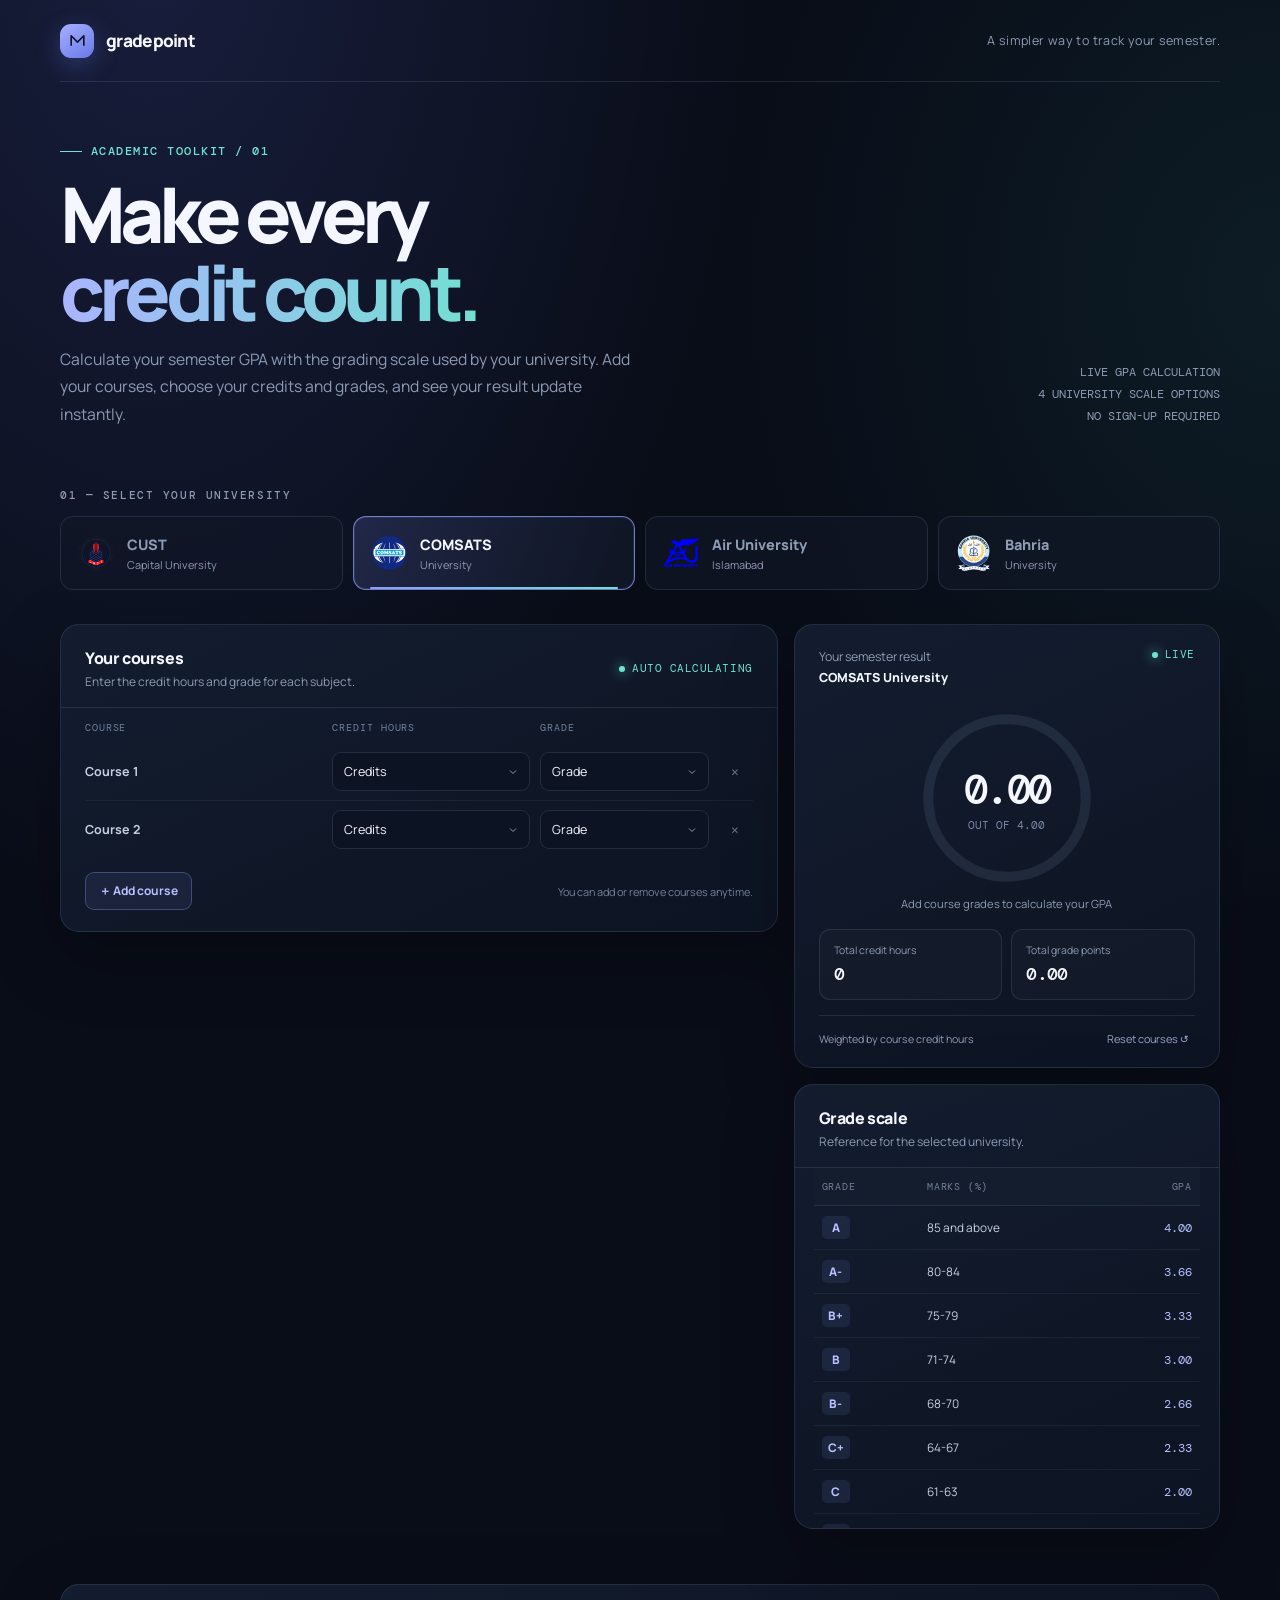
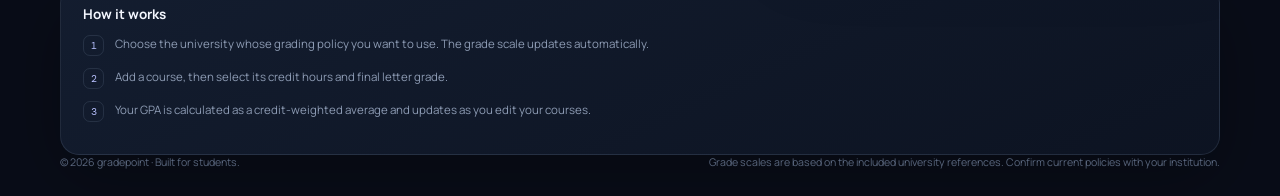
==== index.html @ 206e5e59 "Publish rebuilt calculator as GitHub Pages entry point" ====
<!doctype html>
<html lang="en">
<head>
  <meta charset="utf-8">
  <meta name="viewport" content="width=device-width, initial-scale=1">
  <meta name="theme-color" content="#090d18">
  <meta name="description" content="A clean, interactive GPA calculator with grade scales for CUST, COMSATS, Air University and Bahria University.">
  <title>Gradepoint — GPA Calculator</title>
  <link rel="preconnect" href="https://fonts.googleapis.com">
  <link rel="preconnect" href="https://fonts.gstatic.com" crossorigin>
  <link href="https://fonts.googleapis.com/css2?family=DM+Mono:wght@400;500&family=Manrope:wght@400;500;600;700;800&display=swap" rel="stylesheet">
  <style>
    :root{color-scheme:dark;--bg:#090d18;--panel:#111827;--panel2:#151f31;--line:rgba(166,190,230,.13);--text:#f4f7ff;--muted:#8d9bb4;--accent:#8b9cff;--accent2:#6ce4d2;--danger:#ff788a;--shadow:0 24px 70px rgba(0,0,0,.28)}
    *{box-sizing:border-box}html{scroll-behavior:smooth}body{margin:0;background:radial-gradient(ellipse at 12% -5%,rgba(103,119,255,.16),transparent 38%),radial-gradient(ellipse at 100% 16%,rgba(59,208,190,.08),transparent 30%),var(--bg);color:var(--text);font-family:Manrope,system-ui,sans-serif;min-height:100vh}
    body:before{content:"";position:fixed;inset:0;pointer-events:none;opacity:.19;background-image:linear-gradient(rgba(255,255,255,.035) 1px,transparent 1px),linear-gradient(90deg,rgba(255,255,255,.035) 1px,transparent 1px);background-size:48px 48px;mask-image:linear-gradient(to bottom,black,transparent 85%)}
    button,select,input{font:inherit}button{cursor:pointer}.shell{width:min(1160px,calc(100% - 40px));margin:auto;position:relative;z-index:1}
    header{height:82px;display:flex;align-items:center;justify-content:space-between;border-bottom:1px solid var(--line)}
    .brand{display:flex;align-items:center;gap:12px;font-weight:800;letter-spacing:-.04em;font-size:1.08rem}.brand-mark{height:34px;width:34px;border-radius:11px;background:linear-gradient(145deg,#a6b0ff,#6978e8);display:grid;place-items:center;color:#10172a;box-shadow:0 7px 24px rgba(115,132,255,.28)}.brand-mark svg{width:19px}
    .header-note{color:var(--muted);font-size:.78rem;letter-spacing:.03em}
    .hero{padding:62px 0 36px;display:flex;align-items:flex-end;justify-content:space-between;gap:28px}.eyebrow{display:flex;align-items:center;gap:9px;color:var(--accent2);font:500 .72rem 'DM Mono',monospace;letter-spacing:.13em;text-transform:uppercase}.eyebrow:before{content:"";width:22px;height:1px;background:var(--accent2)}
    h1{font-size:clamp(2.6rem,6vw,4.8rem);line-height:1.02;letter-spacing:-.075em;margin:16px 0 14px;font-weight:800}.hero p{max-width:570px;color:var(--muted);line-height:1.75;margin:0;font-size:.98rem}.hero-side{color:var(--muted);font: .72rem 'DM Mono',monospace;text-align:right;line-height:1.9}
    .uni-section{padding:24px 0 26px}.section-kicker{font:500 .7rem 'DM Mono',monospace;color:var(--muted);text-transform:uppercase;letter-spacing:.14em;margin-bottom:14px}.uni-picker{display:grid;grid-template-columns:repeat(4,1fr);gap:10px}
    .uni-option{position:relative;min-height:74px;padding:14px 16px;border:1px solid var(--line);border-radius:13px;background:rgba(17,24,39,.65);display:flex;align-items:center;gap:12px;color:var(--muted);text-align:left;transition:transform .25s,border-color .25s,background .25s,color .25s;overflow:hidden}
    .uni-option:hover{transform:translateY(-2px);border-color:rgba(160,174,255,.42);color:var(--text)}.uni-option.active{background:linear-gradient(110deg,rgba(132,147,255,.17),rgba(17,24,39,.78));border-color:rgba(151,164,255,.7);color:var(--text);box-shadow:inset 0 0 0 1px rgba(151,164,255,.12)}
    .uni-option.active:after{content:"";position:absolute;left:16px;right:16px;bottom:0;height:2px;background:linear-gradient(90deg,var(--accent),var(--accent2));border-radius:2px}
    .uni-option img{width:38px;height:38px;object-fit:contain;flex-shrink:0}.uni-option .uni-name{display:block;font-weight:800;font-size:.9rem}.uni-option small{display:block;color:var(--muted);font-size:.68rem;margin-top:3px}
    .workspace{display:grid;grid-template-columns:minmax(0,1.38fr) minmax(300px,.82fr);gap:16px;padding:8px 0 55px;align-items:start}
    .panel{background:linear-gradient(155deg,rgba(20,30,48,.96),rgba(13,20,34,.96));border:1px solid var(--line);border-radius:19px;box-shadow:var(--shadow);overflow:hidden}.panel-head{padding:22px 24px 17px;display:flex;align-items:center;justify-content:space-between;gap:14px;border-bottom:1px solid var(--line)}.panel-title{font-size:1rem;font-weight:800;letter-spacing:-.025em}.panel-sub{color:var(--muted);font-size:.75rem;margin-top:4px}
    .status{display:inline-flex;align-items:center;gap:7px;color:var(--accent2);font: .66rem 'DM Mono',monospace;letter-spacing:.05em;text-transform:uppercase}.status:before{content:"";width:6px;height:6px;border-radius:50%;background:var(--accent2);box-shadow:0 0 12px var(--accent2)}
    .course-head,.course-row{display:grid;grid-template-columns:minmax(90px,1.2fr) minmax(100px,1fr) minmax(92px,.85fr) 34px;gap:10px;align-items:center}.course-head{padding:13px 24px 9px;color:#71809c;font: .62rem 'DM Mono',monospace;text-transform:uppercase;letter-spacing:.09em}.course-list{padding:0 24px}
    .course-row{padding:9px 0;border-bottom:1px solid rgba(166,190,230,.08);animation:rowIn .35s both}.course-row:last-child{border-bottom:0}@keyframes rowIn{from{opacity:0;transform:translateY(9px)}to{opacity:1;transform:translateY(0)}}
    .course-label{font-size:.78rem;color:#c5cee0;font-weight:700}.field{width:100%;min-width:0;border:1px solid rgba(166,190,230,.15);border-radius:9px;background:#0c1423;color:var(--text);padding:10px 11px;outline:none;font-size:.78rem;transition:border-color .2s,box-shadow .2s}.field:focus{border-color:var(--accent);box-shadow:0 0 0 3px rgba(139,156,255,.12)}select.field{appearance:none;background-image:url("data:image/svg+xml,%3Csvg xmlns='http://www.w3.org/2000/svg' width='12' height='12' viewBox='0 0 24 24' fill='none' stroke='%238d9bb4' stroke-width='2'%3E%3Cpath d='m6 9 6 6 6-6'/%3E%3C/svg%3E");background-repeat:no-repeat;background-position:right 10px center;padding-right:28px}
    .remove{width:32px;height:32px;border:1px solid transparent;border-radius:8px;background:transparent;color:#69758b;font-size:1rem;transition:all .2s}.remove:hover{color:var(--danger);border-color:rgba(255,120,138,.25);background:rgba(255,120,138,.08)}
    .course-actions{display:flex;align-items:center;justify-content:space-between;padding:14px 24px 21px}.add-btn{border:1px solid rgba(139,156,255,.32);background:rgba(139,156,255,.09);color:#b8c1ff;border-radius:9px;padding:9px 13px;font-weight:700;font-size:.75rem;transition:all .2s}.add-btn:hover{background:rgba(139,156,255,.17);transform:translateY(-1px)}.course-hint{font-size:.68rem;color:#74819a}
    .result-panel{padding:23px 24px 20px}.result-top{display:flex;justify-content:space-between;align-items:flex-start}.result-label{font-size:.77rem;color:var(--muted)}.result-university{font-size:.78rem;color:var(--text);font-weight:800;margin-top:4px}
    .gpa-display{display:flex;flex-direction:column;align-items:center;padding:22px 0 18px}.gauge{width:180px;height:180px;position:relative;display:grid;place-items:center}.gauge svg{width:100%;height:100%;overflow:visible;transform:rotate(-90deg)}.gauge-track{fill:none;stroke:rgba(143,160,195,.13);stroke-width:9}.gauge-progress{fill:none;stroke:url(#gpaGradient);stroke-width:9;stroke-linecap:round;stroke-dasharray:439.82;stroke-dashoffset:439.82;transition:stroke-dashoffset 1s cubic-bezier(.2,.8,.2,1)}.gauge-center{position:absolute;inset:0;display:flex;align-items:center;justify-content:center;flex-direction:column}.gpa-number{font:500 2.55rem 'DM Mono',monospace;letter-spacing:-.09em}.gpa-denom{font:.66rem 'DM Mono',monospace;color:#7b89a4;margin-top:2px}.gpa-caption{font-size:.7rem;color:var(--muted);margin-top:8px}
    .metric-grid{display:grid;grid-template-columns:1fr 1fr;gap:9px}.metric{padding:13px 14px;border:1px solid var(--line);border-radius:11px;background:rgba(255,255,255,.018)}.metric small{display:block;color:var(--muted);font-size:.65rem}.metric strong{display:block;margin-top:5px;font:500 1.12rem 'DM Mono',monospace;letter-spacing:-.04em}
    .result-foot{display:flex;justify-content:space-between;align-items:center;margin-top:15px;padding-top:14px;border-top:1px solid var(--line);gap:12px}.result-foot span{font-size:.66rem;color:var(--muted)}.reset-btn{border:0;background:transparent;color:#95a5c8;font-size:.68rem}.reset-btn:hover{color:var(--text)}
    .scale-panel{margin-top:16px}.scale-table-wrap{padding:0 19px 18px;max-height:360px;overflow:auto}.scale-table{width:100%;border-collapse:collapse;font-size:.74rem}.scale-table th{color:#74819a;text-align:left;font: .62rem 'DM Mono',monospace;text-transform:uppercase;letter-spacing:.08em;padding:12px 8px;border-bottom:1px solid var(--line);position:sticky;top:0;background:#131d2d}.scale-table td{padding:10px 8px;border-bottom:1px solid rgba(166,190,230,.07);color:#c8d1e2}.scale-table tr:last-child td{border:0}.scale-table td:last-child{font-family:'DM Mono',monospace;color:#b8c1ff;text-align:right}.scale-table th:last-child{text-align:right}.grade-pill{display:inline-flex;min-width:28px;justify-content:center;padding:3px 6px;border-radius:5px;background:rgba(139,156,255,.1);color:#b8c1ff;font-weight:800}
    .guide{padding:20px 22px}.guide h3{font-size:.84rem;margin:0 0 12px}.guide-step{display:flex;gap:11px;margin:12px 0;color:var(--muted);font-size:.72rem;line-height:1.55}.step-num{width:21px;height:21px;flex-shrink:0;border:1px solid var(--line);border-radius:7px;display:grid;place-items:center;color:#b8c1ff;font: .65rem 'DM Mono',monospace}
    footer{padding:0 0 27px;display:flex;justify-content:space-between;color:#59667d;font-size:.66rem;gap:12px}footer a{color:#8191b4;text-decoration:none}footer a:hover{color:var(--text)}
    .toast{position:fixed;bottom:22px;left:50%;transform:translate(-50%,15px);opacity:0;pointer-events:none;padding:10px 14px;background:#202d42;border:1px solid var(--line);border-radius:9px;color:var(--text);font-size:.75rem;box-shadow:var(--shadow);transition:.25s;z-index:5}.toast.show{opacity:1;transform:translate(-50%,0)}
    @media(max-width:850px){.workspace{grid-template-columns:1fr}.result-column{display:grid;grid-template-columns:1fr 1fr;gap:14px;align-items:start}.scale-panel{margin-top:0}.scale-table-wrap{max-height:320px}}
    @media(max-width:620px){.shell{width:min(100% - 26px,1160px)}header{height:68px}.header-note{display:none}.hero{padding:45px 0 25px;display:block}.hero-side{display:none}.uni-picker{grid-template-columns:repeat(2,1fr);gap:8px}.uni-option{min-height:65px;padding:10px}.uni-option img{width:31px;height:31px}.workspace{padding-bottom:35px}.panel-head{padding:18px 16px 14px}.course-head{padding:12px 15px 8px;grid-template-columns:minmax(65px,1fr) minmax(82px,1fr) minmax(78px,.9fr) 28px;gap:6px;font-size:.55rem}.course-list{padding:0 15px}.course-row{grid-template-columns:minmax(65px,1fr) minmax(82px,1fr) minmax(78px,.9fr) 28px;gap:6px}.course-label{font-size:.68rem}.field{padding:9px 7px;font-size:.7rem}.course-actions{padding:13px 15px 17px}.course-hint{max-width:140px;text-align:right}.result-column{grid-template-columns:1fr}.scale-panel{margin-top:0}.result-panel{padding:20px}.gauge{width:166px;height:166px}footer{flex-direction:column;text-align:center;align-items:center}}
    @media(prefers-reduced-motion:reduce){*,*:before,*:after{scroll-behavior:auto!important;animation-duration:.01ms!important;transition-duration:.01ms!important}}
  </style>
</head>
<body>
  <div class="shell">
    <header>
      <div class="brand"><span class="brand-mark"><svg viewBox="0 0 24 24" fill="none" stroke="currentColor" stroke-width="2.1" stroke-linecap="round" stroke-linejoin="round"><path d="M4 18V6l8 8 8-8v12"/></svg></span> gradepoint</div>
      <div class="header-note">A simpler way to track your semester.</div>
    </header>

    <section class="hero">
      <div>
        <div class="eyebrow">Academic toolkit / 01</div>
        <h1>Make every<br><span style="background:linear-gradient(90deg,#aab4ff,#73dfd2);-webkit-background-clip:text;background-clip:text;color:transparent">credit count.</span></h1>
        <p>Calculate your semester GPA with the grading scale used by your university. Add your courses, choose your credits and grades, and see your result update instantly.</p>
      </div>
      <div class="hero-side">LIVE GPA CALCULATION<br>4 UNIVERSITY SCALE OPTIONS<br>NO SIGN-UP REQUIRED</div>
    </section>

    <section class="uni-section">
      <div class="section-kicker">01 — Select your university</div>
      <div class="uni-picker" id="uniPicker">
        <button class="uni-option" data-uni="CUST" type="button"><img src="images/cust.png" alt=""><span><span class="uni-name">CUST</span><small>Capital University</small></span></button>
        <button class="uni-option active" data-uni="COMSATS" type="button"><img src="images/Comsats.svg" alt=""><span><span class="uni-name">COMSATS</span><small>University</small></span></button>
        <button class="uni-option" data-uni="Air" type="button"><img src="images/Air.svg" alt=""><span><span class="uni-name">Air University</span><small>Islamabad</small></span></button>
        <button class="uni-option" data-uni="Bahria" type="button"><img src="images/Bahria.svg" alt=""><span><span class="uni-name">Bahria</span><small>University</small></span></button>
      </div>
    </section>

    <main class="workspace">
      <section class="panel">
        <div class="panel-head"><div><div class="panel-title">Your courses</div><div class="panel-sub">Enter the credit hours and grade for each subject.</div></div><span class="status">Auto calculating</span></div>
        <div class="course-head"><span>Course</span><span>Credit hours</span><span>Grade</span><span></span></div>
        <div class="course-list" id="courseList"></div>
        <div class="course-actions"><button type="button" class="add-btn" id="addCourse">＋ Add course</button><span class="course-hint">You can add or remove courses anytime.</span></div>
      </section>

      <aside class="result-column">
        <section class="panel result-panel">
          <div class="result-top"><div><div class="result-label">Your semester result</div><div class="result-university" id="resultUniversity">COMSATS University</div></div><span class="status">Live</span></div>
          <div class="gpa-display">
            <div class="gauge">
              <svg viewBox="0 0 160 160" aria-label="GPA progress">
                <defs><linearGradient id="gpaGradient" x1="0" y1="0" x2="1" y2="1"><stop offset="0%" stop-color="#929fff"/><stop offset="100%" stop-color="#66e4d1"/></linearGradient></defs>
                <circle class="gauge-track" cx="80" cy="80" r="70"/>
                <circle class="gauge-progress" id="gaugeProgress" cx="80" cy="80" r="70"/>
              </svg>
              <div class="gauge-center"><div class="gpa-number" id="gpaValue">0.00</div><div class="gpa-denom">OUT OF 4.00</div></div>
            </div>
            <div class="gpa-caption" id="gpaCaption">Add course grades to calculate your GPA</div>
          </div>
          <div class="metric-grid">
            <div class="metric"><small>Total credit hours</small><strong id="totalCredits">0</strong></div>
            <div class="metric"><small>Total grade points</small><strong id="totalPoints">0.00</strong></div>
          </div>
          <div class="result-foot"><span>Weighted by course credit hours</span><button type="button" class="reset-btn" id="resetCourses">Reset courses ↺</button></div>
        </section>

        <section class="panel scale-panel">
          <div class="panel-head"><div><div class="panel-title">Grade scale</div><div class="panel-sub">Reference for the selected university.</div></div></div>
          <div class="scale-table-wrap"><table class="scale-table"><thead><tr><th>Grade</th><th>Marks (%)</th><th>GPA</th></tr></thead><tbody id="scaleBody"></tbody></table></div>
        </section>
      </aside>
    </main>

    <section class="panel guide">
      <h3>How it works</h3>
      <div class="guide-step"><span class="step-num">1</span><span>Choose the university whose grading policy you want to use. The grade scale updates automatically.</span></div>
      <div class="guide-step"><span class="step-num">2</span><span>Add a course, then select its credit hours and final letter grade.</span></div>
      <div class="guide-step"><span class="step-num">3</span><span>Your GPA is calculated as a credit-weighted average and updates as you edit your courses.</span></div>
    </section>
    <footer><span>© <span id="year"></span> gradepoint · Built for students.</span><span>Grade scales are based on the included university references. Confirm current policies with your institution.</span></footer>
  </div>
  <div class="toast" id="toast" role="status" aria-live="polite"></div>

  <script>
    "use strict";
    const gradeScales = {
      CUST: [
        {grade:"A",marks:"90-100",gpa:4.00},{grade:"A-",marks:"86-89",gpa:3.67},{grade:"B+",marks:"81-85",gpa:3.33},{grade:"B",marks:"77-80",gpa:3.00},{grade:"B-",marks:"72-76",gpa:2.67},{grade:"C+",marks:"68-71",gpa:2.33},{grade:"C",marks:"63-67",gpa:2.00},{grade:"C-",marks:"58-62",gpa:1.67},{grade:"D+",marks:"54-57",gpa:1.33},{grade:"D",marks:"50-53",gpa:1.00},{grade:"F",marks:"Below 50",gpa:0.00}
      ],
      COMSATS: [
        {grade:"A",marks:"85 and above",gpa:4.00},{grade:"A-",marks:"80-84",gpa:3.66},{grade:"B+",marks:"75-79",gpa:3.33},{grade:"B",marks:"71-74",gpa:3.00},{grade:"B-",marks:"68-70",gpa:2.66},{grade:"C+",marks:"64-67",gpa:2.33},{grade:"C",marks:"61-63",gpa:2.00},{grade:"C-",marks:"58-60",gpa:1.66},{grade:"D+",marks:"54-57",gpa:1.30},{grade:"D",marks:"50-53",gpa:1.00},{grade:"F",marks:"Below 50",gpa:0.00}
      ],
      Air: [
        {grade:"A",marks:"80-100",gpa:4.00},{grade:"A-",marks:"75-79.99",gpa:3.67},{grade:"B+",marks:"70-74.99",gpa:3.33},{grade:"B",marks:"65-69.99",gpa:3.00},{grade:"B-",marks:"60-64.99",gpa:2.67},{grade:"C+",marks:"55-59.99",gpa:2.33},{grade:"C",marks:"50-54.99",gpa:2.00},{grade:"F",marks:"Below 50",gpa:0.00}
      ],
      Bahria: [
        {grade:"A",marks:"87-100",gpa:4.00},{grade:"B+",marks:"80-86",gpa:3.50},{grade:"B",marks:"72-79",gpa:3.00},{grade:"C+",marks:"66-71",gpa:2.50},{grade:"C",marks:"60-65",gpa:2.00},{grade:"D",marks:"50-59",gpa:1.50},{grade:"F",marks:"Below 50",gpa:0.00}
      ]
    };
    const names = {CUST:"Capital University of Science & Technology",COMSATS:"COMSATS University",Air:"Air University",Bahria:"Bahria University"};
    const logos = {CUST:"images/cust.png",COMSATS:"images/Comsats.svg",Air:"images/Air.svg",Bahria:"images/Bahria.svg"};
    let activeUni = "COMSATS";
    let nextId = 1;
    let toastTimer;

    const courseList = document.getElementById("courseList");
    const scaleBody = document.getElementById("scaleBody");
    const gpaCircle = document.getElementById("gaugeProgress");
    const circumference = 2 * Math.PI * 70;
    gpaCircle.style.strokeDasharray = circumference;
    document.getElementById("year").textContent = new Date().getFullYear();

    function addCourse() {
      const id = nextId++;
      const row = document.createElement("div");
      row.className = "course-row";
      row.dataset.id = id;

      const label = document.createElement("span");
      label.className = "course-label";
      const credits = document.createElement("select");
      credits.className = "field credits";
      credits.setAttribute("aria-label", "Credit hours");
      credits.innerHTML = '<option value="">Credits</option>' + [1,2,3,4,5,6].map(n => '<option value="' + n + '">' + n + (n === 1 ? ' credit' : ' credits') + '</option>').join("");
      const grade = document.createElement("select");
      grade.className = "field grade";
      grade.setAttribute("aria-label", "Letter grade");
      grade.innerHTML = '<option value="">Grade</option>' + gradeScales[activeUni].map(item => '<option value="' + item.grade + '">' + item.grade + '</option>').join("");
      const remove = document.createElement("button");
      remove.type = "button";
      remove.className = "remove";
      remove.setAttribute("aria-label", "Remove course");
      remove.textContent = "×";
      remove.addEventListener("click", () => { row.remove(); relabelCourses(); calculate(); });
      credits.addEventListener("change", calculate);
      grade.addEventListener("change", calculate);

      row.append(label, credits, grade, remove);
      courseList.appendChild(row);
      relabelCourses();
      return row;
    }

    function relabelCourses() {
      [...courseList.querySelectorAll(".course-row")].forEach((row, index) => {
        row.querySelector(".course-label").textContent = "Course " + (index + 1);
      });
    }

    function updateScale() {
      scaleBody.innerHTML = gradeScales[activeUni].map(item =>
        '<tr><td><span class="grade-pill">' + item.grade + '</span></td><td>' + item.marks + '</td><td>' + item.gpa.toFixed(2) + '</td></tr>'
      ).join("");
      document.getElementById("resultUniversity").textContent = names[activeUni];
      document.querySelectorAll(".uni-option").forEach(button => {
        const selected = button.dataset.uni === activeUni;
        button.classList.toggle("active", selected);
        button.setAttribute("aria-pressed", String(selected));
      });
    }

    function calculate() {
      let creditsTotal = 0;
      let pointsTotal = 0;
      const scale = gradeScales[activeUni];

      courseList.querySelectorAll(".course-row").forEach(row => {
        const credits = Number(row.querySelector(".credits").value);
        const grade = row.querySelector(".grade").value;
        const gradeInfo = scale.find(item => item.grade === grade);
        if (credits > 0 && gradeInfo) {
          creditsTotal += credits;
          pointsTotal += credits * gradeInfo.gpa;
        }
      });

      const gpa = creditsTotal ? pointsTotal / creditsTotal : 0;
      const offset = circumference * (1 - Math.min(gpa / 4, 1));
      gpaCircle.style.strokeDashoffset = offset;
      document.getElementById("gpaValue").textContent = gpa.toFixed(2);
      document.getElementById("totalCredits").textContent = creditsTotal;
      document.getElementById("totalPoints").textContent = pointsTotal.toFixed(2);
      document.getElementById("gpaCaption").textContent = creditsTotal ? (gpa >= 3.5 ? "Excellent work. Keep that momentum." : gpa >= 3 ? "Solid progress. Keep building on it." : gpa >= 2 ? "You're making progress. Keep going." : "Every semester is a fresh opportunity.") : "Add course grades to calculate your GPA";
    }

    function showToast(message) {
      const toast = document.getElementById("toast");
      toast.textContent = message;
      toast.classList.add("show");
      clearTimeout(toastTimer);
      toastTimer = setTimeout(() => toast.classList.remove("show"), 2200);
    }

    document.getElementById("uniPicker").addEventListener("click", event => {
      const button = event.target.closest(".uni-option");
      if (!button || button.dataset.uni === activeUni) return;
      const oldUni = activeUni;
      activeUni = button.dataset.uni;
      updateScale();
      courseList.querySelectorAll(".course-row").forEach(row => {
        const gradeSelect = row.querySelector(".grade");
        const previous = gradeSelect.value;
        gradeSelect.innerHTML = '<option value="">Grade</option>' + gradeScales[activeUni].map(item => '<option value="' + item.grade + '">' + item.grade + '</option>').join("");
        if (gradeScales[activeUni].some(item => item.grade === previous)) gradeSelect.value = previous;
      });
      calculate();
      showToast("Switched to " + names[activeUni] + " grading scale");
    });

    document.getElementById("addCourse").addEventListener("click", () => {
      const row = addCourse();
      row.querySelector(".credits").focus();
    });

    document.getElementById("resetCourses").addEventListener("click", () => {
      courseList.innerHTML = "";
      nextId = 1;
      addCourse();
      addCourse();
      calculate();
      showToast("Courses have been reset");
    });

    updateScale();
    addCourse();
    addCourse();
    calculate();
  </script>
</body>
</html>
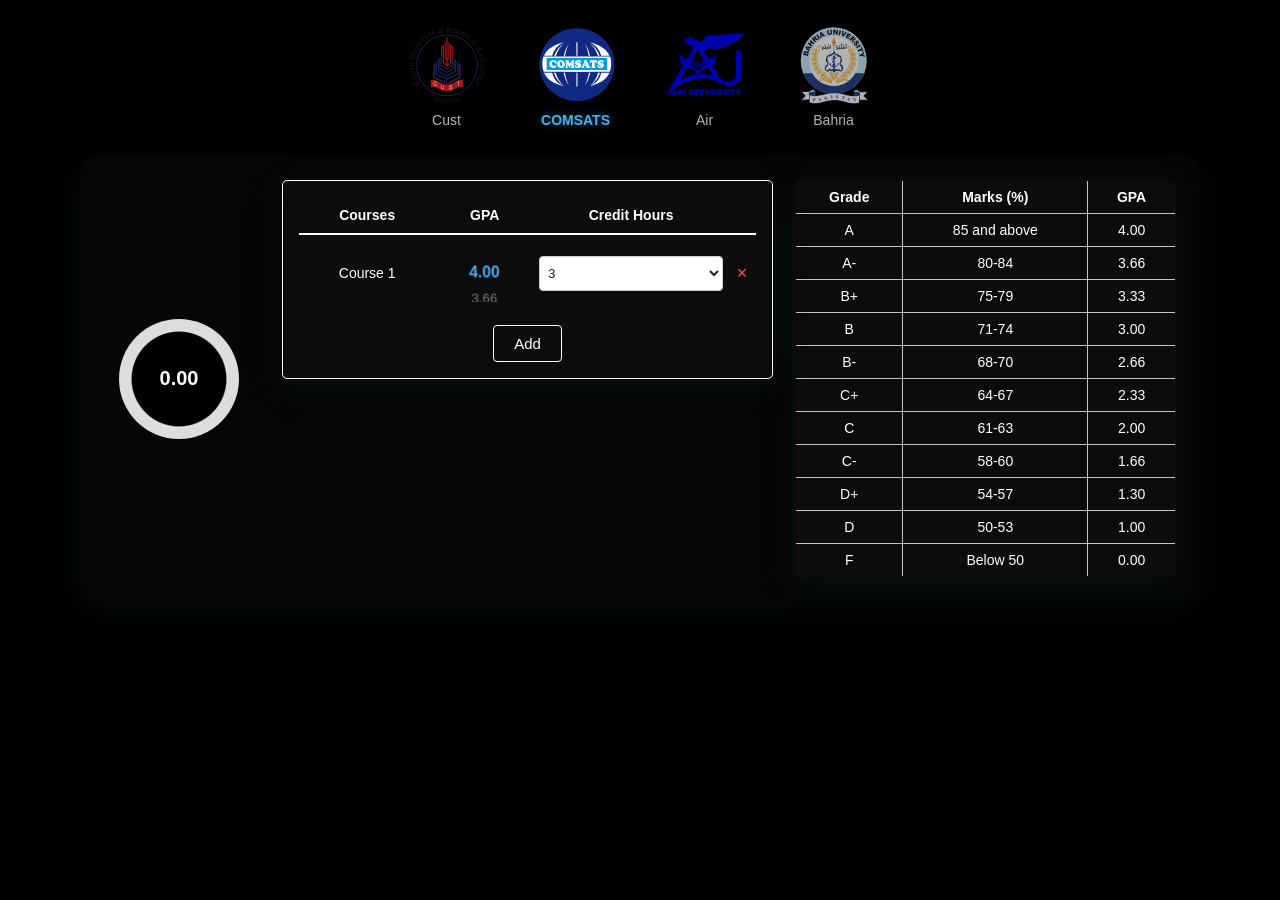
==== commit 65dcb755: "Restore original simple GPA calculator interface" ====
--- a/index.html
+++ b/index.html
@@ -1,124 +1,336 @@
-<!doctype html>
+<!DOCTYPE html>
 <html lang="en">
 <head>
-  <meta charset="utf-8">
+  <meta charset="UTF-8">
   <meta name="viewport" content="width=device-width, initial-scale=1">
-  <meta name="theme-color" content="#090d18">
-  <meta name="description" content="A clean, interactive GPA calculator with grade scales for CUST, COMSATS, Air University and Bahria University.">
-  <title>Gradepoint — GPA Calculator</title>
-  <link rel="preconnect" href="https://fonts.googleapis.com">
-  <link rel="preconnect" href="https://fonts.gstatic.com" crossorigin>
-  <link href="https://fonts.googleapis.com/css2?family=DM+Mono:wght@400;500&family=Manrope:wght@400;500;600;700;800&display=swap" rel="stylesheet">
+  <meta name="theme-color" content="#000000">
+  <meta name="description" content="A simple GPA calculator for CUST, COMSATS, Air University and Bahria University.">
+  <title>CGPA Calculator</title>
   <style>
-    :root{color-scheme:dark;--bg:#090d18;--panel:#111827;--panel2:#151f31;--line:rgba(166,190,230,.13);--text:#f4f7ff;--muted:#8d9bb4;--accent:#8b9cff;--accent2:#6ce4d2;--danger:#ff788a;--shadow:0 24px 70px rgba(0,0,0,.28)}
-    *{box-sizing:border-box}html{scroll-behavior:smooth}body{margin:0;background:radial-gradient(ellipse at 12% -5%,rgba(103,119,255,.16),transparent 38%),radial-gradient(ellipse at 100% 16%,rgba(59,208,190,.08),transparent 30%),var(--bg);color:var(--text);font-family:Manrope,system-ui,sans-serif;min-height:100vh}
-    body:before{content:"";position:fixed;inset:0;pointer-events:none;opacity:.19;background-image:linear-gradient(rgba(255,255,255,.035) 1px,transparent 1px),linear-gradient(90deg,rgba(255,255,255,.035) 1px,transparent 1px);background-size:48px 48px;mask-image:linear-gradient(to bottom,black,transparent 85%)}
-    button,select,input{font:inherit}button{cursor:pointer}.shell{width:min(1160px,calc(100% - 40px));margin:auto;position:relative;z-index:1}
-    header{height:82px;display:flex;align-items:center;justify-content:space-between;border-bottom:1px solid var(--line)}
-    .brand{display:flex;align-items:center;gap:12px;font-weight:800;letter-spacing:-.04em;font-size:1.08rem}.brand-mark{height:34px;width:34px;border-radius:11px;background:linear-gradient(145deg,#a6b0ff,#6978e8);display:grid;place-items:center;color:#10172a;box-shadow:0 7px 24px rgba(115,132,255,.28)}.brand-mark svg{width:19px}
-    .header-note{color:var(--muted);font-size:.78rem;letter-spacing:.03em}
-    .hero{padding:62px 0 36px;display:flex;align-items:flex-end;justify-content:space-between;gap:28px}.eyebrow{display:flex;align-items:center;gap:9px;color:var(--accent2);font:500 .72rem 'DM Mono',monospace;letter-spacing:.13em;text-transform:uppercase}.eyebrow:before{content:"";width:22px;height:1px;background:var(--accent2)}
-    h1{font-size:clamp(2.6rem,6vw,4.8rem);line-height:1.02;letter-spacing:-.075em;margin:16px 0 14px;font-weight:800}.hero p{max-width:570px;color:var(--muted);line-height:1.75;margin:0;font-size:.98rem}.hero-side{color:var(--muted);font: .72rem 'DM Mono',monospace;text-align:right;line-height:1.9}
-    .uni-section{padding:24px 0 26px}.section-kicker{font:500 .7rem 'DM Mono',monospace;color:var(--muted);text-transform:uppercase;letter-spacing:.14em;margin-bottom:14px}.uni-picker{display:grid;grid-template-columns:repeat(4,1fr);gap:10px}
-    .uni-option{position:relative;min-height:74px;padding:14px 16px;border:1px solid var(--line);border-radius:13px;background:rgba(17,24,39,.65);display:flex;align-items:center;gap:12px;color:var(--muted);text-align:left;transition:transform .25s,border-color .25s,background .25s,color .25s;overflow:hidden}
-    .uni-option:hover{transform:translateY(-2px);border-color:rgba(160,174,255,.42);color:var(--text)}.uni-option.active{background:linear-gradient(110deg,rgba(132,147,255,.17),rgba(17,24,39,.78));border-color:rgba(151,164,255,.7);color:var(--text);box-shadow:inset 0 0 0 1px rgba(151,164,255,.12)}
-    .uni-option.active:after{content:"";position:absolute;left:16px;right:16px;bottom:0;height:2px;background:linear-gradient(90deg,var(--accent),var(--accent2));border-radius:2px}
-    .uni-option img{width:38px;height:38px;object-fit:contain;flex-shrink:0}.uni-option .uni-name{display:block;font-weight:800;font-size:.9rem}.uni-option small{display:block;color:var(--muted);font-size:.68rem;margin-top:3px}
-    .workspace{display:grid;grid-template-columns:minmax(0,1.38fr) minmax(300px,.82fr);gap:16px;padding:8px 0 55px;align-items:start}
-    .panel{background:linear-gradient(155deg,rgba(20,30,48,.96),rgba(13,20,34,.96));border:1px solid var(--line);border-radius:19px;box-shadow:var(--shadow);overflow:hidden}.panel-head{padding:22px 24px 17px;display:flex;align-items:center;justify-content:space-between;gap:14px;border-bottom:1px solid var(--line)}.panel-title{font-size:1rem;font-weight:800;letter-spacing:-.025em}.panel-sub{color:var(--muted);font-size:.75rem;margin-top:4px}
-    .status{display:inline-flex;align-items:center;gap:7px;color:var(--accent2);font: .66rem 'DM Mono',monospace;letter-spacing:.05em;text-transform:uppercase}.status:before{content:"";width:6px;height:6px;border-radius:50%;background:var(--accent2);box-shadow:0 0 12px var(--accent2)}
-    .course-head,.course-row{display:grid;grid-template-columns:minmax(90px,1.2fr) minmax(100px,1fr) minmax(92px,.85fr) 34px;gap:10px;align-items:center}.course-head{padding:13px 24px 9px;color:#71809c;font: .62rem 'DM Mono',monospace;text-transform:uppercase;letter-spacing:.09em}.course-list{padding:0 24px}
-    .course-row{padding:9px 0;border-bottom:1px solid rgba(166,190,230,.08);animation:rowIn .35s both}.course-row:last-child{border-bottom:0}@keyframes rowIn{from{opacity:0;transform:translateY(9px)}to{opacity:1;transform:translateY(0)}}
-    .course-label{font-size:.78rem;color:#c5cee0;font-weight:700}.field{width:100%;min-width:0;border:1px solid rgba(166,190,230,.15);border-radius:9px;background:#0c1423;color:var(--text);padding:10px 11px;outline:none;font-size:.78rem;transition:border-color .2s,box-shadow .2s}.field:focus{border-color:var(--accent);box-shadow:0 0 0 3px rgba(139,156,255,.12)}select.field{appearance:none;background-image:url("data:image/svg+xml,%3Csvg xmlns='http://www.w3.org/2000/svg' width='12' height='12' viewBox='0 0 24 24' fill='none' stroke='%238d9bb4' stroke-width='2'%3E%3Cpath d='m6 9 6 6 6-6'/%3E%3C/svg%3E");background-repeat:no-repeat;background-position:right 10px center;padding-right:28px}
-    .remove{width:32px;height:32px;border:1px solid transparent;border-radius:8px;background:transparent;color:#69758b;font-size:1rem;transition:all .2s}.remove:hover{color:var(--danger);border-color:rgba(255,120,138,.25);background:rgba(255,120,138,.08)}
-    .course-actions{display:flex;align-items:center;justify-content:space-between;padding:14px 24px 21px}.add-btn{border:1px solid rgba(139,156,255,.32);background:rgba(139,156,255,.09);color:#b8c1ff;border-radius:9px;padding:9px 13px;font-weight:700;font-size:.75rem;transition:all .2s}.add-btn:hover{background:rgba(139,156,255,.17);transform:translateY(-1px)}.course-hint{font-size:.68rem;color:#74819a}
-    .result-panel{padding:23px 24px 20px}.result-top{display:flex;justify-content:space-between;align-items:flex-start}.result-label{font-size:.77rem;color:var(--muted)}.result-university{font-size:.78rem;color:var(--text);font-weight:800;margin-top:4px}
-    .gpa-display{display:flex;flex-direction:column;align-items:center;padding:22px 0 18px}.gauge{width:180px;height:180px;position:relative;display:grid;place-items:center}.gauge svg{width:100%;height:100%;overflow:visible;transform:rotate(-90deg)}.gauge-track{fill:none;stroke:rgba(143,160,195,.13);stroke-width:9}.gauge-progress{fill:none;stroke:url(#gpaGradient);stroke-width:9;stroke-linecap:round;stroke-dasharray:439.82;stroke-dashoffset:439.82;transition:stroke-dashoffset 1s cubic-bezier(.2,.8,.2,1)}.gauge-center{position:absolute;inset:0;display:flex;align-items:center;justify-content:center;flex-direction:column}.gpa-number{font:500 2.55rem 'DM Mono',monospace;letter-spacing:-.09em}.gpa-denom{font:.66rem 'DM Mono',monospace;color:#7b89a4;margin-top:2px}.gpa-caption{font-size:.7rem;color:var(--muted);margin-top:8px}
-    .metric-grid{display:grid;grid-template-columns:1fr 1fr;gap:9px}.metric{padding:13px 14px;border:1px solid var(--line);border-radius:11px;background:rgba(255,255,255,.018)}.metric small{display:block;color:var(--muted);font-size:.65rem}.metric strong{display:block;margin-top:5px;font:500 1.12rem 'DM Mono',monospace;letter-spacing:-.04em}
-    .result-foot{display:flex;justify-content:space-between;align-items:center;margin-top:15px;padding-top:14px;border-top:1px solid var(--line);gap:12px}.result-foot span{font-size:.66rem;color:var(--muted)}.reset-btn{border:0;background:transparent;color:#95a5c8;font-size:.68rem}.reset-btn:hover{color:var(--text)}
-    .scale-panel{margin-top:16px}.scale-table-wrap{padding:0 19px 18px;max-height:360px;overflow:auto}.scale-table{width:100%;border-collapse:collapse;font-size:.74rem}.scale-table th{color:#74819a;text-align:left;font: .62rem 'DM Mono',monospace;text-transform:uppercase;letter-spacing:.08em;padding:12px 8px;border-bottom:1px solid var(--line);position:sticky;top:0;background:#131d2d}.scale-table td{padding:10px 8px;border-bottom:1px solid rgba(166,190,230,.07);color:#c8d1e2}.scale-table tr:last-child td{border:0}.scale-table td:last-child{font-family:'DM Mono',monospace;color:#b8c1ff;text-align:right}.scale-table th:last-child{text-align:right}.grade-pill{display:inline-flex;min-width:28px;justify-content:center;padding:3px 6px;border-radius:5px;background:rgba(139,156,255,.1);color:#b8c1ff;font-weight:800}
-    .guide{padding:20px 22px}.guide h3{font-size:.84rem;margin:0 0 12px}.guide-step{display:flex;gap:11px;margin:12px 0;color:var(--muted);font-size:.72rem;line-height:1.55}.step-num{width:21px;height:21px;flex-shrink:0;border:1px solid var(--line);border-radius:7px;display:grid;place-items:center;color:#b8c1ff;font: .65rem 'DM Mono',monospace}
-    footer{padding:0 0 27px;display:flex;justify-content:space-between;color:#59667d;font-size:.66rem;gap:12px}footer a{color:#8191b4;text-decoration:none}footer a:hover{color:var(--text)}
-    .toast{position:fixed;bottom:22px;left:50%;transform:translate(-50%,15px);opacity:0;pointer-events:none;padding:10px 14px;background:#202d42;border:1px solid var(--line);border-radius:9px;color:var(--text);font-size:.75rem;box-shadow:var(--shadow);transition:.25s;z-index:5}.toast.show{opacity:1;transform:translate(-50%,0)}
-    @media(max-width:850px){.workspace{grid-template-columns:1fr}.result-column{display:grid;grid-template-columns:1fr 1fr;gap:14px;align-items:start}.scale-panel{margin-top:0}.scale-table-wrap{max-height:320px}}
-    @media(max-width:620px){.shell{width:min(100% - 26px,1160px)}header{height:68px}.header-note{display:none}.hero{padding:45px 0 25px;display:block}.hero-side{display:none}.uni-picker{grid-template-columns:repeat(2,1fr);gap:8px}.uni-option{min-height:65px;padding:10px}.uni-option img{width:31px;height:31px}.workspace{padding-bottom:35px}.panel-head{padding:18px 16px 14px}.course-head{padding:12px 15px 8px;grid-template-columns:minmax(65px,1fr) minmax(82px,1fr) minmax(78px,.9fr) 28px;gap:6px;font-size:.55rem}.course-list{padding:0 15px}.course-row{grid-template-columns:minmax(65px,1fr) minmax(82px,1fr) minmax(78px,.9fr) 28px;gap:6px}.course-label{font-size:.68rem}.field{padding:9px 7px;font-size:.7rem}.course-actions{padding:13px 15px 17px}.course-hint{max-width:140px;text-align:right}.result-column{grid-template-columns:1fr}.scale-panel{margin-top:0}.result-panel{padding:20px}.gauge{width:166px;height:166px}footer{flex-direction:column;text-align:center;align-items:center}}
-    @media(prefers-reduced-motion:reduce){*,*:before,*:after{scroll-behavior:auto!important;animation-duration:.01ms!important;transition-duration:.01ms!important}}
+    * { box-sizing: border-box; }
+
+    body {
+      margin: 0;
+      padding: 24px;
+      background: #000;
+      color: #fff;
+      font-family: Arial, sans-serif;
+    }
+
+    #navbar {
+      width: 100%;
+      margin: 0 auto 28px;
+    }
+
+    .uni-navbar {
+      display: flex;
+      justify-content: center;
+      align-items: center;
+      flex-wrap: wrap;
+      gap: 24px;
+    }
+
+    .nav-item {
+      display: flex;
+      flex-direction: column;
+      align-items: center;
+      min-width: 105px;
+      color: #fff;
+      opacity: .7;
+      cursor: pointer;
+      transition: transform .25s ease, opacity .25s ease;
+    }
+
+    .nav-item img {
+      width: 82px;
+      height: 82px;
+      object-fit: contain;
+      margin-bottom: 6px;
+    }
+
+    .nav-item span {
+      font-size: 14px;
+      font-weight: 500;
+    }
+
+    .nav-item:hover {
+      opacity: 1;
+      transform: scale(1.05);
+    }
+
+    .nav-item.active {
+      opacity: 1;
+    }
+
+    .nav-item.active span {
+      color: #4cafef;
+      font-weight: 600;
+      text-shadow: 0 0 8px rgba(76,175,239,.45);
+    }
+
+    #column2 {
+      width: min(100%, 1120px);
+      margin: 0 auto;
+      padding: 24px;
+      background: rgba(16,16,16,.43);
+      border-radius: 18px;
+      box-shadow: 0 8px 32px rgba(13,38,38,.35);
+    }
+
+    .gpa-layout {
+      display: flex;
+      align-items: center;
+      justify-content: center;
+      gap: 28px;
+    }
+
+    .progress-bar-container {
+      flex: 0 0 150px;
+      display: flex;
+      justify-content: center;
+      align-items: center;
+    }
+
+    .gpa-wheel {
+      --progress: 0;
+      width: 120px;
+      height: 120px;
+      display: flex;
+      align-items: center;
+      justify-content: center;
+      border-radius: 50%;
+      background:
+        radial-gradient(closest-side, #000 78%, transparent 80% 100%),
+        conic-gradient(#4cafef calc(var(--progress) * 25%), #ddd 0);
+      font-size: 20px;
+      font-weight: 700;
+      transition: background .45s ease;
+    }
+
+    .tables-container {
+      flex: 1;
+      min-width: 0;
+      display: flex;
+      align-items: flex-start;
+      justify-content: center;
+      gap: 22px;
+    }
+
+    #courses {
+      flex: 1.2;
+      min-width: 300px;
+      padding: 16px;
+      background: rgba(16,16,16,.56);
+      border: 1px solid #fff;
+      border-radius: 5px;
+      box-shadow: 0 8px 32px rgba(13,38,38,.35);
+    }
+
+    #grades {
+      flex: 1;
+      min-width: 220px;
+    }
+
+    table {
+      width: 100%;
+      border-collapse: collapse;
+      color: #fff;
+      font-family: Arial, sans-serif;
+    }
+
+    #table01 th {
+      padding: 10px 6px;
+      border-bottom: 2px solid #fff;
+      text-align: center;
+      font-size: 14px;
+      font-weight: 600;
+    }
+
+    #table01 td {
+      padding: 9px 5px;
+      text-align: center;
+      font-size: 14px;
+    }
+
+    #grade-scale-table {
+      background: rgba(16,16,16,.56);
+      border: 1px solid #fff;
+      border-radius: 5px;
+      box-shadow: 0 8px 32px rgba(13,38,38,.35);
+      overflow: hidden;
+    }
+
+    #grade-scale-table th,
+    #grade-scale-table td {
+      padding: 8px 10px;
+      border: 1px solid rgba(255,255,255,.75);
+      text-align: center;
+      font-size: 14px;
+    }
+
+    .gpa-menu {
+      position: relative;
+      height: 58px;
+      overflow: hidden;
+      color: #fff;
+      cursor: ns-resize;
+      perspective: 500px;
+    }
+
+    .gpa-menu ul {
+      list-style: none;
+      margin: 0;
+      padding: 0;
+      display: flex;
+      flex-direction: column;
+      transform-style: preserve-3d;
+      transition: transform .2s ease;
+    }
+
+    .gpa-menu li {
+      min-height: 26px;
+      padding: 4px 6px;
+      border-radius: 4px;
+      text-align: center;
+      font-size: 14px;
+      opacity: 0;
+      transform: scale(.9);
+      pointer-events: none;
+      transition: all .2s ease;
+    }
+
+    .gpa-menu li.active {
+      opacity: 1;
+      transform: scale(1.12);
+      color: #4cafef;
+      font-weight: 700;
+      pointer-events: auto;
+    }
+
+    .gpa-menu li.neighbor {
+      opacity: .45;
+      transform: scale(.95);
+    }
+
+    .checkbox-td {
+      width: 28px;
+      color: #ff5555;
+      cursor: pointer;
+      font-size: 18px !important;
+    }
+
+    .button-container {
+      display: flex;
+      justify-content: center;
+      margin-top: 14px;
+    }
+
+    .animated-button {
+      padding: 9px 20px;
+      border: 1px solid #fff;
+      border-radius: 4px;
+      background: transparent;
+      color: #fff;
+      font-size: 15px;
+      transition: background .2s ease, color .2s ease;
+    }
+
+    .animated-button:hover {
+      background: #fff;
+      color: #000;
+    }
+
+    @media (max-width: 760px) {
+      body { padding: 14px; }
+      .nav-item img { width: 65px; height: 65px; }
+      .uni-navbar { gap: 14px; }
+      #column2 { padding: 16px 10px; }
+      .gpa-layout { flex-direction: column; gap: 12px; }
+      .progress-bar-container { flex-basis: auto; }
+      .tables-container {
+        width: 100%;
+        flex-direction: column;
+        align-items: stretch;
+        gap: 18px;
+      }
+      #courses, #grades { width: 100%; min-width: 0; }
+      #table01 th, #table01 td,
+      #grade-scale-table th, #grade-scale-table td {
+        font-size: 13px;
+        padding: 8px 5px;
+      }
+    }
+
+    @media (prefers-reduced-motion: reduce) {
+      *, *::before, *::after {
+        scroll-behavior: auto !important;
+        transition-duration: .01ms !important;
+        animation-duration: .01ms !important;
+      }
+    }
   </style>
 </head>
 <body>
-  <div class="shell">
-    <header>
-      <div class="brand"><span class="brand-mark"><svg viewBox="0 0 24 24" fill="none" stroke="currentColor" stroke-width="2.1" stroke-linecap="round" stroke-linejoin="round"><path d="M4 18V6l8 8 8-8v12"/></svg></span> gradepoint</div>
-      <div class="header-note">A simpler way to track your semester.</div>
-    </header>
-
-    <section class="hero">
-      <div>
-        <div class="eyebrow">Academic toolkit / 01</div>
-        <h1>Make every<br><span style="background:linear-gradient(90deg,#aab4ff,#73dfd2);-webkit-background-clip:text;background-clip:text;color:transparent">credit count.</span></h1>
-        <p>Calculate your semester GPA with the grading scale used by your university. Add your courses, choose your credits and grades, and see your result update instantly.</p>
+  <div id="navbar">
+    <div class="uni-navbar" aria-label="Choose university">
+      <div class="nav-item" data-uni="CUST" role="button" tabindex="0">
+        <img src="images/cust.png" alt="CUST logo"><span>Cust</span>
       </div>
-      <div class="hero-side">LIVE GPA CALCULATION<br>4 UNIVERSITY SCALE OPTIONS<br>NO SIGN-UP REQUIRED</div>
-    </section>
-
-    <section class="uni-section">
-      <div class="section-kicker">01 — Select your university</div>
-      <div class="uni-picker" id="uniPicker">
-        <button class="uni-option" data-uni="CUST" type="button"><img src="images/cust.png" alt=""><span><span class="uni-name">CUST</span><small>Capital University</small></span></button>
-        <button class="uni-option active" data-uni="COMSATS" type="button"><img src="images/Comsats.svg" alt=""><span><span class="uni-name">COMSATS</span><small>University</small></span></button>
-        <button class="uni-option" data-uni="Air" type="button"><img src="images/Air.svg" alt=""><span><span class="uni-name">Air University</span><small>Islamabad</small></span></button>
-        <button class="uni-option" data-uni="Bahria" type="button"><img src="images/Bahria.svg" alt=""><span><span class="uni-name">Bahria</span><small>University</small></span></button>
+      <div class="nav-item active" data-uni="COMSATS" role="button" tabindex="0">
+        <img src="images/Comsats.svg" alt="COMSATS logo"><span>COMSATS</span>
       </div>
-    </section>
-
-    <main class="workspace">
-      <section class="panel">
-        <div class="panel-head"><div><div class="panel-title">Your courses</div><div class="panel-sub">Enter the credit hours and grade for each subject.</div></div><span class="status">Auto calculating</span></div>
-        <div class="course-head"><span>Course</span><span>Credit hours</span><span>Grade</span><span></span></div>
-        <div class="course-list" id="courseList"></div>
-        <div class="course-actions"><button type="button" class="add-btn" id="addCourse">＋ Add course</button><span class="course-hint">You can add or remove courses anytime.</span></div>
-      </section>
-
-      <aside class="result-column">
-        <section class="panel result-panel">
-          <div class="result-top"><div><div class="result-label">Your semester result</div><div class="result-university" id="resultUniversity">COMSATS University</div></div><span class="status">Live</span></div>
-          <div class="gpa-display">
-            <div class="gauge">
-              <svg viewBox="0 0 160 160" aria-label="GPA progress">
-                <defs><linearGradient id="gpaGradient" x1="0" y1="0" x2="1" y2="1"><stop offset="0%" stop-color="#929fff"/><stop offset="100%" stop-color="#66e4d1"/></linearGradient></defs>
-                <circle class="gauge-track" cx="80" cy="80" r="70"/>
-                <circle class="gauge-progress" id="gaugeProgress" cx="80" cy="80" r="70"/>
-              </svg>
-              <div class="gauge-center"><div class="gpa-number" id="gpaValue">0.00</div><div class="gpa-denom">OUT OF 4.00</div></div>
-            </div>
-            <div class="gpa-caption" id="gpaCaption">Add course grades to calculate your GPA</div>
+      <div class="nav-item" data-uni="Air" role="button" tabindex="0">
+        <img src="images/Air.svg" alt="Air University logo"><span>Air</span>
+      </div>
+      <div class="nav-item" data-uni="Bahria" role="button" tabindex="0">
+        <img src="images/Bahria.svg" alt="Bahria University logo"><span>Bahria</span>
+      </div>
+    </div>
+  </div>
+
+  <main id="column2">
+    <div class="gpa-layout">
+      <div class="progress-bar-container">
+        <div class="gpa-wheel" id="gpaWheel" data-value="0.00" aria-live="polite">0.00</div>
+      </div>
+
+      <div class="tables-container">
+        <section id="courses">
+          <table id="table01">
+            <thead>
+              <tr>
+                <th>Courses</th>
+                <th>GPA</th>
+                <th>Credit Hours</th>
+                <th></th>
+              </tr>
+            </thead>
+            <tbody id="courseRows"></tbody>
+          </table>
+          <div class="button-container">
+            <button class="animated-button" id="add" type="button">Add</button>
           </div>
-          <div class="metric-grid">
-            <div class="metric"><small>Total credit hours</small><strong id="totalCredits">0</strong></div>
-            <div class="metric"><small>Total grade points</small><strong id="totalPoints">0.00</strong></div>
-          </div>
-          <div class="result-foot"><span>Weighted by course credit hours</span><button type="button" class="reset-btn" id="resetCourses">Reset courses ↺</button></div>
         </section>
 
-        <section class="panel scale-panel">
-          <div class="panel-head"><div><div class="panel-title">Grade scale</div><div class="panel-sub">Reference for the selected university.</div></div></div>
-          <div class="scale-table-wrap"><table class="scale-table"><thead><tr><th>Grade</th><th>Marks (%)</th><th>GPA</th></tr></thead><tbody id="scaleBody"></tbody></table></div>
+        <section id="grades">
+          <table id="grade-scale-table">
+            <thead>
+              <tr>
+                <th>Grade</th>
+                <th>Marks (%)</th>
+                <th>GPA</th>
+              </tr>
+            </thead>
+            <tbody></tbody>
+          </table>
         </section>
-      </aside>
-    </main>
-
-    <section class="panel guide">
-      <h3>How it works</h3>
-      <div class="guide-step"><span class="step-num">1</span><span>Choose the university whose grading policy you want to use. The grade scale updates automatically.</span></div>
-      <div class="guide-step"><span class="step-num">2</span><span>Add a course, then select its credit hours and final letter grade.</span></div>
-      <div class="guide-step"><span class="step-num">3</span><span>Your GPA is calculated as a credit-weighted average and updates as you edit your courses.</span></div>
-    </section>
-    <footer><span>© <span id="year"></span> gradepoint · Built for students.</span><span>Grade scales are based on the included university references. Confirm current policies with your institution.</span></footer>
-  </div>
-  <div class="toast" id="toast" role="status" aria-live="polite"></div>
+      </div>
+    </div>
+  </main>
 
   <script>
     "use strict";
+
     const gradeScales = {
       CUST: [
         {grade:"A",marks:"90-100",gpa:4.00},{grade:"A-",marks:"86-89",gpa:3.67},{grade:"B+",marks:"81-85",gpa:3.33},{grade:"B",marks:"77-80",gpa:3.00},{grade:"B-",marks:"72-76",gpa:2.67},{grade:"C+",marks:"68-71",gpa:2.33},{grade:"C",marks:"63-67",gpa:2.00},{grade:"C-",marks:"58-62",gpa:1.67},{grade:"D+",marks:"54-57",gpa:1.33},{grade:"D",marks:"50-53",gpa:1.00},{grade:"F",marks:"Below 50",gpa:0.00}
@@ -133,134 +345,193 @@
         {grade:"A",marks:"87-100",gpa:4.00},{grade:"B+",marks:"80-86",gpa:3.50},{grade:"B",marks:"72-79",gpa:3.00},{grade:"C+",marks:"66-71",gpa:2.50},{grade:"C",marks:"60-65",gpa:2.00},{grade:"D",marks:"50-59",gpa:1.50},{grade:"F",marks:"Below 50",gpa:0.00}
       ]
     };
-    const names = {CUST:"Capital University of Science & Technology",COMSATS:"COMSATS University",Air:"Air University",Bahria:"Bahria University"};
-    const logos = {CUST:"images/cust.png",COMSATS:"images/Comsats.svg",Air:"images/Air.svg",Bahria:"images/Bahria.svg"};
-    let activeUni = "COMSATS";
-    let nextId = 1;
-    let toastTimer;
-
-    const courseList = document.getElementById("courseList");
-    const scaleBody = document.getElementById("scaleBody");
-    const gpaCircle = document.getElementById("gaugeProgress");
-    const circumference = 2 * Math.PI * 70;
-    gpaCircle.style.strokeDasharray = circumference;
-    document.getElementById("year").textContent = new Date().getFullYear();
+
+    const courseRows = document.getElementById("courseRows");
+    const gpaWheel = document.getElementById("gpaWheel");
+    let activeUniversity = "COMSATS";
+    let courseNumber = 0;
+
+    function createGpaMenu(values, selectedIndex, onChange) {
+      const container = document.createElement("div");
+      container.className = "gpa-menu";
+      container.tabIndex = 0;
+      container.setAttribute("role", "listbox");
+      container.setAttribute("aria-label", "Select GPA");
+
+      const list = document.createElement("ul");
+      container.appendChild(list);
+
+      values.forEach(value => {
+        const item = document.createElement("li");
+        item.textContent = Number(value).toFixed(2);
+        list.appendChild(item);
+      });
+
+      const items = [...list.children];
+      let index = selectedIndex;
+
+      function render(notify = true) {
+        items.forEach((item, itemIndex) => {
+          item.classList.toggle("active", itemIndex === index);
+          item.classList.toggle("neighbor", Math.abs(itemIndex - index) === 1);
+        });
+
+        const selected = items[index];
+        list.style.transform = "translateY(" + (container.clientHeight / 2 - selected.offsetTop - selected.offsetHeight / 2) + "px)";
+        if (notify) onChange(Number(values[index]));
+      }
+
+      function move(direction) {
+        const next = Math.max(0, Math.min(values.length - 1, index + direction));
+        if (next !== index) {
+          index = next;
+          render();
+        }
+      }
+
+      container.addEventListener("wheel", event => {
+        event.preventDefault();
+        move(Math.sign(event.deltaY));
+      }, {passive:false});
+
+      container.addEventListener("keydown", event => {
+        if (event.key === "ArrowDown" || event.key === "ArrowUp") {
+          event.preventDefault();
+          move(event.key === "ArrowDown" ? 1 : -1);
+        }
+      });
+
+      items.forEach((item, itemIndex) => item.addEventListener("click", () => {
+        index = itemIndex;
+        render();
+      }));
+
+      requestAnimationFrame(() => render(false));
+      return container;
+    }
 
     function addCourse() {
-      const id = nextId++;
-      const row = document.createElement("div");
-      row.className = "course-row";
-      row.dataset.id = id;
-
-      const label = document.createElement("span");
-      label.className = "course-label";
-      const credits = document.createElement("select");
-      credits.className = "field credits";
-      credits.setAttribute("aria-label", "Credit hours");
-      credits.innerHTML = '<option value="">Credits</option>' + [1,2,3,4,5,6].map(n => '<option value="' + n + '">' + n + (n === 1 ? ' credit' : ' credits') + '</option>').join("");
-      const grade = document.createElement("select");
-      grade.className = "field grade";
-      grade.setAttribute("aria-label", "Letter grade");
-      grade.innerHTML = '<option value="">Grade</option>' + gradeScales[activeUni].map(item => '<option value="' + item.grade + '">' + item.grade + '</option>').join("");
-      const remove = document.createElement("button");
-      remove.type = "button";
-      remove.className = "remove";
-      remove.setAttribute("aria-label", "Remove course");
-      remove.textContent = "×";
-      remove.addEventListener("click", () => { row.remove(); relabelCourses(); calculate(); });
-      credits.addEventListener("change", calculate);
-      grade.addEventListener("change", calculate);
-
-      row.append(label, credits, grade, remove);
-      courseList.appendChild(row);
-      relabelCourses();
-      return row;
-    }
-
-    function relabelCourses() {
-      [...courseList.querySelectorAll(".course-row")].forEach((row, index) => {
-        row.querySelector(".course-label").textContent = "Course " + (index + 1);
-      });
-    }
-
-    function updateScale() {
-      scaleBody.innerHTML = gradeScales[activeUni].map(item =>
-        '<tr><td><span class="grade-pill">' + item.grade + '</span></td><td>' + item.marks + '</td><td>' + item.gpa.toFixed(2) + '</td></tr>'
-      ).join("");
-      document.getElementById("resultUniversity").textContent = names[activeUni];
-      document.querySelectorAll(".uni-option").forEach(button => {
-        const selected = button.dataset.uni === activeUni;
-        button.classList.toggle("active", selected);
-        button.setAttribute("aria-pressed", String(selected));
-      });
-    }
-
-    function calculate() {
-      let creditsTotal = 0;
-      let pointsTotal = 0;
-      const scale = gradeScales[activeUni];
-
-      courseList.querySelectorAll(".course-row").forEach(row => {
-        const credits = Number(row.querySelector(".credits").value);
-        const grade = row.querySelector(".grade").value;
-        const gradeInfo = scale.find(item => item.grade === grade);
-        if (credits > 0 && gradeInfo) {
-          creditsTotal += credits;
-          pointsTotal += credits * gradeInfo.gpa;
+      courseNumber += 1;
+      const row = document.createElement("tr");
+      const nameCell = document.createElement("td");
+      nameCell.textContent = "Course " + courseNumber;
+
+      const gpaCell = document.createElement("td");
+      const creditsCell = document.createElement("td");
+      const removeCell = document.createElement("td");
+      removeCell.className = "checkbox-td";
+      removeCell.textContent = "×";
+      removeCell.title = "Remove course";
+      removeCell.setAttribute("aria-label", "Remove course");
+      removeCell.addEventListener("click", () => {
+        row.remove();
+        renumberCourses();
+        calculateGpa();
+      });
+
+      const scale = gradeScales[activeUniversity];
+      const gpaValues = scale.map(item => item.gpa);
+      gpaCell.appendChild(createGpaMenu(gpaValues, 0, calculateGpa));
+
+      const creditSelect = document.createElement("select");
+      creditSelect.setAttribute("aria-label", "Credit hours");
+      creditSelect.style.width = "100%";
+      creditSelect.style.padding = "8px 4px";
+      creditSelect.style.borderRadius = "4px";
+      creditSelect.style.background = "#fff";
+      creditSelect.style.color = "#222";
+      creditSelect.style.border = "1px solid #ccc";
+
+      [1,2,3,4,5,6].forEach(value => {
+        const option = document.createElement("option");
+        option.value = value;
+        option.textContent = value;
+        if (value === 3) option.selected = true;
+        creditSelect.appendChild(option);
+      });
+
+      creditSelect.addEventListener("change", calculateGpa);
+      creditsCell.appendChild(creditSelect);
+      row.append(nameCell, gpaCell, creditsCell, removeCell);
+      courseRows.appendChild(row);
+      calculateGpa();
+    }
+
+    function renumberCourses() {
+      [...courseRows.rows].forEach((row, index) => {
+        row.cells[0].textContent = "Course " + (index + 1);
+      });
+      courseNumber = courseRows.rows.length;
+    }
+
+    function calculateGpa() {
+      let totalCredits = 0;
+      let totalPoints = 0;
+
+      [...courseRows.rows].forEach(row => {
+        const credit = Number(row.querySelector("select").value);
+        const selectedGpa = Number(row.querySelector(".gpa-menu li.active")?.textContent || 0);
+        totalCredits += credit;
+        totalPoints += credit * selectedGpa;
+      });
+
+      const result = totalCredits ? totalPoints / totalCredits : 0;
+      gpaWheel.textContent = result.toFixed(2);
+      gpaWheel.dataset.value = result.toFixed(2);
+      gpaWheel.style.setProperty("--progress", result);
+      const hue = Math.round(result / 4 * 120);
+      const color = "hsl(" + hue + ", 75%, 52%)";
+      gpaWheel.style.background =
+        "radial-gradient(closest-side, #000 78%, transparent 80% 100%), conic-gradient(" +
+        color + " " + (result / 4 * 100) + "%, #ddd 0)";
+    }
+
+    function populateGradeTable(university) {
+      const tbody = document.querySelector("#grade-scale-table tbody");
+      tbody.replaceChildren();
+
+      gradeScales[university].forEach(item => {
+        const row = document.createElement("tr");
+        [item.grade, item.marks, item.gpa.toFixed(2)].forEach(value => {
+          const cell = document.createElement("td");
+          cell.textContent = value;
+          row.appendChild(cell);
+        });
+        tbody.appendChild(row);
+      });
+    }
+
+    function selectUniversity(university) {
+      if (university === activeUniversity) return;
+      activeUniversity = university;
+
+      document.querySelectorAll(".nav-item").forEach(item => {
+        const active = item.dataset.uni === university;
+        item.classList.toggle("active", active);
+        item.setAttribute("aria-pressed", String(active));
+      });
+
+      populateGradeTable(university);
+      courseRows.replaceChildren();
+      courseNumber = 0;
+      addCourse();
+      calculateGpa();
+    }
+
+    document.querySelectorAll(".nav-item").forEach(item => {
+      item.addEventListener("click", () => selectUniversity(item.dataset.uni));
+      item.addEventListener("keydown", event => {
+        if (event.key === "Enter" || event.key === " ") {
+          event.preventDefault();
+          selectUniversity(item.dataset.uni);
         }
       });
-
-      const gpa = creditsTotal ? pointsTotal / creditsTotal : 0;
-      const offset = circumference * (1 - Math.min(gpa / 4, 1));
-      gpaCircle.style.strokeDashoffset = offset;
-      document.getElementById("gpaValue").textContent = gpa.toFixed(2);
-      document.getElementById("totalCredits").textContent = creditsTotal;
-      document.getElementById("totalPoints").textContent = pointsTotal.toFixed(2);
-      document.getElementById("gpaCaption").textContent = creditsTotal ? (gpa >= 3.5 ? "Excellent work. Keep that momentum." : gpa >= 3 ? "Solid progress. Keep building on it." : gpa >= 2 ? "You're making progress. Keep going." : "Every semester is a fresh opportunity.") : "Add course grades to calculate your GPA";
-    }
-
-    function showToast(message) {
-      const toast = document.getElementById("toast");
-      toast.textContent = message;
-      toast.classList.add("show");
-      clearTimeout(toastTimer);
-      toastTimer = setTimeout(() => toast.classList.remove("show"), 2200);
-    }
-
-    document.getElementById("uniPicker").addEventListener("click", event => {
-      const button = event.target.closest(".uni-option");
-      if (!button || button.dataset.uni === activeUni) return;
-      const oldUni = activeUni;
-      activeUni = button.dataset.uni;
-      updateScale();
-      courseList.querySelectorAll(".course-row").forEach(row => {
-        const gradeSelect = row.querySelector(".grade");
-        const previous = gradeSelect.value;
-        gradeSelect.innerHTML = '<option value="">Grade</option>' + gradeScales[activeUni].map(item => '<option value="' + item.grade + '">' + item.grade + '</option>').join("");
-        if (gradeScales[activeUni].some(item => item.grade === previous)) gradeSelect.value = previous;
-      });
-      calculate();
-      showToast("Switched to " + names[activeUni] + " grading scale");
     });
 
-    document.getElementById("addCourse").addEventListener("click", () => {
-      const row = addCourse();
-      row.querySelector(".credits").focus();
-    });
-
-    document.getElementById("resetCourses").addEventListener("click", () => {
-      courseList.innerHTML = "";
-      nextId = 1;
-      addCourse();
-      addCourse();
-      calculate();
-      showToast("Courses have been reset");
-    });
-
-    updateScale();
+    document.getElementById("add").addEventListener("click", addCourse);
+
+    populateGradeTable(activeUniversity);
     addCourse();
-    addCourse();
-    calculate();
   </script>
 </body>
-</html>
+</html>
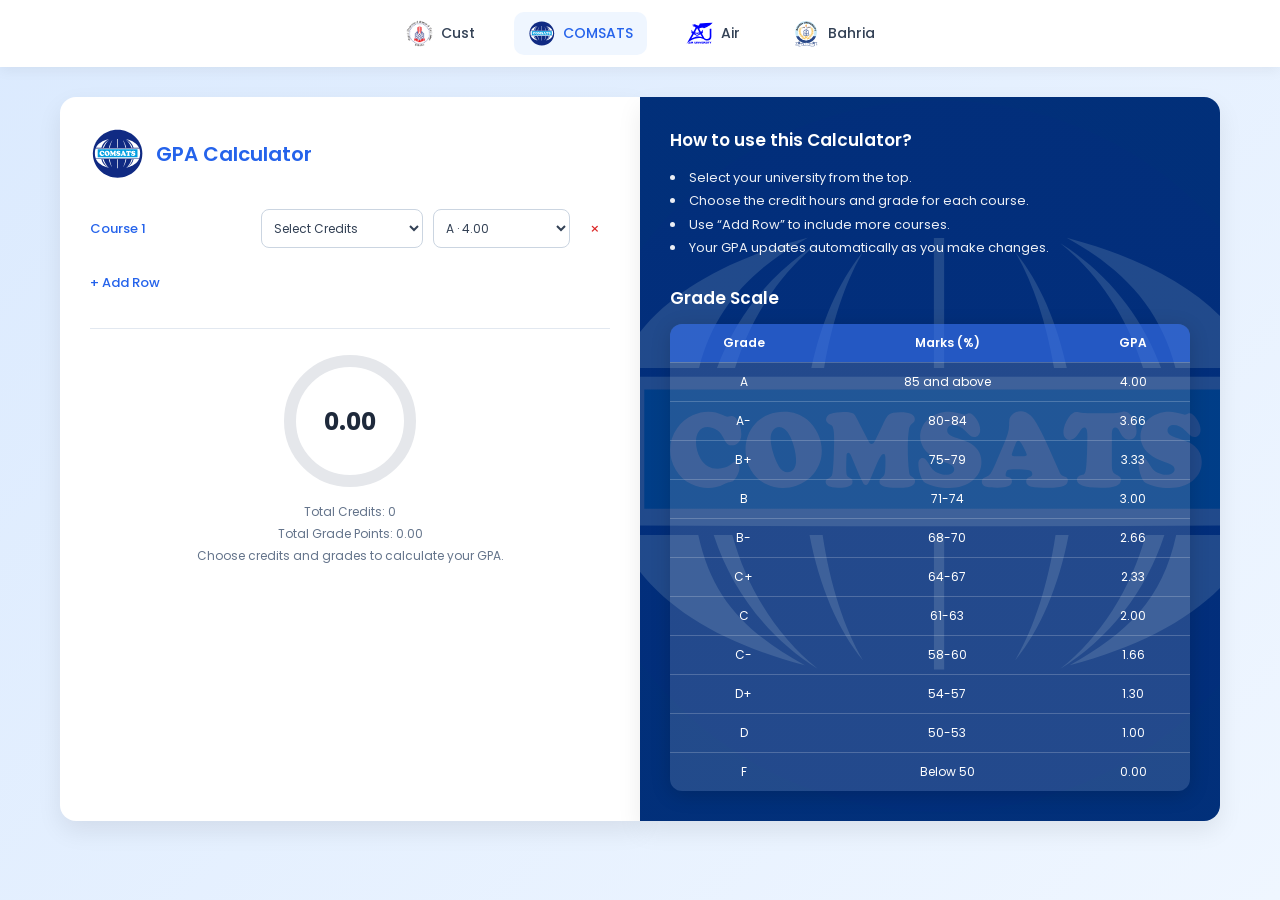
==== commit 372624c8: "Restore original two-panel GPA calculator layout with light UX refinements" ====
--- a/index.html
+++ b/index.html
@@ -3,329 +3,391 @@
 <head>
   <meta charset="UTF-8">
   <meta name="viewport" content="width=device-width, initial-scale=1">
-  <meta name="theme-color" content="#000000">
-  <meta name="description" content="A simple GPA calculator for CUST, COMSATS, Air University and Bahria University.">
-  <title>CGPA Calculator</title>
+  <meta name="theme-color" content="#dbeafe">
+  <meta name="description" content="A simple semester GPA calculator for CUST, COMSATS, Air University and Bahria University.">
+  <title>GPA Calculator</title>
   <style>
-    * { box-sizing: border-box; }
+    @import url('https://fonts.googleapis.com/css2?family=Poppins:wght@400;500;600;700&display=swap');
+
+    :root {
+      color-scheme: light;
+      --blue: #2563eb;
+      --blue-dark: #1e40af;
+      --ink: #1e293b;
+      --muted: #64748b;
+      --line: #cbd5e1;
+    }
+
+    * {
+      margin: 0;
+      padding: 0;
+      box-sizing: border-box;
+      font-family: "Poppins", sans-serif;
+    }
 
     body {
-      margin: 0;
-      padding: 24px;
-      background: #000;
-      color: #fff;
-      font-family: Arial, sans-serif;
-    }
+      min-height: 100vh;
+      background: linear-gradient(135deg, #dbeafe, #eff6ff);
+      color: var(--ink);
+      padding-bottom: 36px;
+    }
+
+    button, select { font: inherit; }
 
     #navbar {
-      width: 100%;
-      margin: 0 auto 28px;
+      background: #fff;
+      box-shadow: 0 4px 12px rgba(0, 0, 0, .05);
+      padding: 12px 20px;
+      margin-bottom: 30px;
     }
 
     .uni-navbar {
       display: flex;
       justify-content: center;
-      align-items: center;
-      flex-wrap: wrap;
-      gap: 24px;
-    }
+      gap: 25px;
+      flex-wrap: nowrap;
+      overflow-x: auto;
+      scrollbar-width: none;
+    }
+
+    .uni-navbar::-webkit-scrollbar { display: none; }
 
     .nav-item {
       display: flex;
-      flex-direction: column;
       align-items: center;
-      min-width: 105px;
-      color: #fff;
-      opacity: .7;
+      gap: 8px;
+      padding: 8px 14px;
+      border: 0;
+      border-radius: 10px;
+      background: transparent;
       cursor: pointer;
-      transition: transform .25s ease, opacity .25s ease;
-    }
-
-    .nav-item img {
-      width: 82px;
-      height: 82px;
-      object-fit: contain;
-      margin-bottom: 6px;
-    }
-
-    .nav-item span {
+      white-space: nowrap;
       font-size: 14px;
       font-weight: 500;
+      color: #334155;
+      transition: background .2s, color .2s, transform .2s;
+    }
+
+    .nav-item img {
+      width: 27px;
+      height: 27px;
+      object-fit: contain;
     }
 
     .nav-item:hover {
-      opacity: 1;
-      transform: scale(1.05);
+      background: #f1f5f9;
+      transform: translateY(-1px);
     }
 
     .nav-item.active {
-      opacity: 1;
-    }
-
-    .nav-item.active span {
-      color: #4cafef;
-      font-weight: 600;
-      text-shadow: 0 0 8px rgba(76,175,239,.45);
-    }
-
-    #column2 {
-      width: min(100%, 1120px);
-      margin: 0 auto;
-      padding: 24px;
-      background: rgba(16,16,16,.43);
-      border-radius: 18px;
-      box-shadow: 0 8px 32px rgba(13,38,38,.35);
-    }
-
-    .gpa-layout {
+      color: var(--blue);
+      background: #eff6ff;
+    }
+
+    .container {
+      display: flex;
+      gap: 0;
+      max-width: 1200px;
+      width: 100%;
+      margin: auto;
+      padding: 0 20px 20px;
+      align-items: stretch;
+    }
+
+    .calculator, .info {
+      flex: 1;
+      min-width: 0;
+      padding: 30px;
+      box-shadow: 0 10px 25px rgba(0, 0, 0, .08);
+    }
+
+    .calculator {
+      background: #fff;
+      border-radius: 16px 0 0 16px;
+    }
+
+    .title {
       display: flex;
       align-items: center;
-      justify-content: center;
-      gap: 28px;
-    }
-
-    .progress-bar-container {
-      flex: 0 0 150px;
-      display: flex;
-      justify-content: center;
+      gap: 12px;
+      margin-bottom: 28px;
+      color: var(--blue);
+      font-size: 20px;
+      font-weight: 600;
+    }
+
+    .title img {
+      width: 54px;
+      height: 54px;
+      object-fit: contain;
+    }
+
+    .course-row {
+      display: grid;
+      grid-template-columns: minmax(72px, 1fr) minmax(115px, 1fr) minmax(85px, .85fr) 30px;
       align-items: center;
+      gap: 10px;
+      margin-bottom: 11px;
+      animation: row-in .22s ease both;
+    }
+
+    @keyframes row-in {
+      from { opacity: 0; transform: translateY(5px); }
+      to { opacity: 1; transform: translateY(0); }
+    }
+
+    .course-label {
+      font-size: 13px;
+      font-weight: 500;
+      color: var(--blue);
+    }
+
+    .course-row select {
+      width: 100%;
+      min-width: 0;
+      padding: 9px 8px;
+      border: 1px solid var(--line);
+      border-radius: 8px;
+      background: #fff;
+      color: #334155;
+      font-size: 12px;
+      outline: none;
+      transition: border-color .2s, box-shadow .2s;
+    }
+
+    .course-row select:focus {
+      border-color: #60a5fa;
+      box-shadow: 0 0 0 3px rgba(37, 99, 235, .12);
+    }
+
+    .delete-row {
+      width: 30px;
+      height: 34px;
+      display: grid;
+      place-items: center;
+      border: 0;
+      border-radius: 7px;
+      background: transparent;
+      cursor: pointer;
+      font-size: 15px;
+      color: #dc2626;
+      transition: background .2s, transform .2s;
+    }
+
+    .delete-row:hover {
+      background: #fef2f2;
+      transform: scale(1.06);
+    }
+
+    .add-row {
+      margin: 7px 0 0;
+      padding: 7px 0;
+      border: 0;
+      background: transparent;
+      color: var(--blue);
+      font-size: 13px;
+      font-weight: 500;
+      cursor: pointer;
+    }
+
+    .add-row:hover { color: var(--blue-dark); text-decoration: underline; }
+
+    .result {
+      margin-top: 28px;
+      padding-top: 22px;
+      border-top: 1px solid #e2e8f0;
+      text-align: center;
     }
 
     .gpa-wheel {
-      --progress: 0;
-      width: 120px;
-      height: 120px;
-      display: flex;
-      align-items: center;
-      justify-content: center;
-      border-radius: 50%;
+      width: 140px;
+      height: 140px;
+      margin: 0 auto 12px;
+      position: relative;
+    }
+
+    .progress-ring { display: block; overflow: visible; }
+
+    .progress-ring-bg {
+      fill: none;
+      stroke: #e5e7eb;
+      stroke-width: 12;
+    }
+
+    .progress-ring-fill {
+      fill: none;
+      stroke: url(#grad);
+      stroke-width: 12;
+      stroke-linecap: round;
+      stroke-dasharray: 377;
+      stroke-dashoffset: 377;
+      transform: rotate(-90deg);
+      transform-origin: 50% 50%;
+      transition: stroke-dashoffset .5s ease;
+    }
+
+    .gpa-text {
+      font-size: 24px;
+      font-weight: 700;
+      fill: var(--ink);
+      text-anchor: middle;
+      dominant-baseline: middle;
+    }
+
+    .result small {
+      display: block;
+      margin-top: 4px;
+      color: var(--muted);
+      font-size: 12px;
+    }
+
+    .info {
+      border-radius: 0 16px 16px 0;
       background:
-        radial-gradient(closest-side, #000 78%, transparent 80% 100%),
-        conic-gradient(#4cafef calc(var(--progress) * 25%), #ddd 0);
-      font-size: 20px;
-      font-weight: 700;
-      transition: background .45s ease;
-    }
-
-    .tables-container {
-      flex: 1;
-      min-width: 0;
-      display: flex;
-      align-items: flex-start;
-      justify-content: center;
-      gap: 22px;
-    }
-
-    #courses {
-      flex: 1.2;
-      min-width: 300px;
-      padding: 16px;
-      background: rgba(16,16,16,.56);
-      border: 1px solid #fff;
-      border-radius: 5px;
-      box-shadow: 0 8px 32px rgba(13,38,38,.35);
-    }
-
-    #grades {
-      flex: 1;
-      min-width: 220px;
+        linear-gradient(rgba(0, 47, 122, .87), rgba(0, 47, 122, .87)),
+        url("images/Comsats.svg") center / 800px no-repeat,
+        #0b3479;
+      color: #fff;
+      transition: background-image .25s ease;
+    }
+
+    .info h3 {
+      margin-bottom: 13px;
+      font-size: 17px;
+      font-weight: 600;
+    }
+
+    .info ul {
+      list-style: disc inside;
+      margin-bottom: 25px;
+      line-height: 1.8;
+      font-size: 13px;
+      color: rgba(255,255,255,.92);
+    }
+
+    .grade-table-wrap {
+      overflow-x: auto;
+      border-radius: 12px;
+      box-shadow: 0 4px 20px rgba(0, 0, 0, .16);
     }
 
     table {
       width: 100%;
       border-collapse: collapse;
+      background: rgba(255, 255, 255, .13);
+    }
+
+    th, td {
+      padding: 10px 9px;
+      text-align: center;
+      border-bottom: 1px solid rgba(255,255,255,.2);
       color: #fff;
-      font-family: Arial, sans-serif;
-    }
-
-    #table01 th {
-      padding: 10px 6px;
-      border-bottom: 2px solid #fff;
+      font-size: 12px;
+    }
+
+    th {
+      background: rgba(37, 99, 235, .58);
+      font-weight: 600;
+    }
+
+    tbody tr:last-child td { border-bottom: 0; }
+    tbody tr { transition: background .15s; }
+    tbody tr:hover { background: rgba(255,255,255,.08); }
+
+    .empty-hint {
+      margin-top: 8px;
+      color: var(--muted);
+      font-size: 11px;
       text-align: center;
-      font-size: 14px;
-      font-weight: 600;
-    }
-
-    #table01 td {
-      padding: 9px 5px;
-      text-align: center;
-      font-size: 14px;
-    }
-
-    #grade-scale-table {
-      background: rgba(16,16,16,.56);
-      border: 1px solid #fff;
-      border-radius: 5px;
-      box-shadow: 0 8px 32px rgba(13,38,38,.35);
-      overflow: hidden;
-    }
-
-    #grade-scale-table th,
-    #grade-scale-table td {
-      padding: 8px 10px;
-      border: 1px solid rgba(255,255,255,.75);
-      text-align: center;
-      font-size: 14px;
-    }
-
-    .gpa-menu {
-      position: relative;
-      height: 58px;
-      overflow: hidden;
-      color: #fff;
-      cursor: ns-resize;
-      perspective: 500px;
-    }
-
-    .gpa-menu ul {
-      list-style: none;
-      margin: 0;
-      padding: 0;
-      display: flex;
-      flex-direction: column;
-      transform-style: preserve-3d;
-      transition: transform .2s ease;
-    }
-
-    .gpa-menu li {
-      min-height: 26px;
-      padding: 4px 6px;
-      border-radius: 4px;
-      text-align: center;
-      font-size: 14px;
-      opacity: 0;
-      transform: scale(.9);
-      pointer-events: none;
-      transition: all .2s ease;
-    }
-
-    .gpa-menu li.active {
-      opacity: 1;
-      transform: scale(1.12);
-      color: #4cafef;
-      font-weight: 700;
-      pointer-events: auto;
-    }
-
-    .gpa-menu li.neighbor {
-      opacity: .45;
-      transform: scale(.95);
-    }
-
-    .checkbox-td {
-      width: 28px;
-      color: #ff5555;
-      cursor: pointer;
-      font-size: 18px !important;
-    }
-
-    .button-container {
-      display: flex;
-      justify-content: center;
-      margin-top: 14px;
-    }
-
-    .animated-button {
-      padding: 9px 20px;
-      border: 1px solid #fff;
-      border-radius: 4px;
-      background: transparent;
-      color: #fff;
-      font-size: 15px;
-      transition: background .2s ease, color .2s ease;
-    }
-
-    .animated-button:hover {
-      background: #fff;
-      color: #000;
-    }
-
-    @media (max-width: 760px) {
-      body { padding: 14px; }
-      .nav-item img { width: 65px; height: 65px; }
-      .uni-navbar { gap: 14px; }
-      #column2 { padding: 16px 10px; }
-      .gpa-layout { flex-direction: column; gap: 12px; }
-      .progress-bar-container { flex-basis: auto; }
-      .tables-container {
-        width: 100%;
-        flex-direction: column;
-        align-items: stretch;
-        gap: 18px;
-      }
-      #courses, #grades { width: 100%; min-width: 0; }
-      #table01 th, #table01 td,
-      #grade-scale-table th, #grade-scale-table td {
-        font-size: 13px;
-        padding: 8px 5px;
-      }
+    }
+
+    @media (max-width: 820px) {
+      .container { flex-direction: column; max-width: 680px; }
+      .calculator { border-radius: 16px 16px 0 0; }
+      .info { border-radius: 0 0 16px 16px; }
+    }
+
+    @media (max-width: 480px) {
+      #navbar { margin-bottom: 18px; padding: 10px 8px; }
+      .uni-navbar { justify-content: flex-start; gap: 6px; }
+      .nav-item { padding: 8px 10px; font-size: 12px; }
+      .nav-item img { width: 23px; height: 23px; }
+      .container { padding: 0 12px 20px; }
+      .calculator, .info { padding: 22px 17px; }
+      .course-row { grid-template-columns: 68px minmax(90px, 1fr) minmax(75px, .85fr) 28px; gap: 6px; }
+      .course-row select { padding: 9px 5px; font-size: 11px; }
+      .course-label { font-size: 11px; }
+      .delete-row { width: 27px; }
     }
 
     @media (prefers-reduced-motion: reduce) {
       *, *::before, *::after {
         scroll-behavior: auto !important;
+        animation-duration: .01ms !important;
         transition-duration: .01ms !important;
-        animation-duration: .01ms !important;
       }
     }
   </style>
 </head>
 <body>
-  <div id="navbar">
-    <div class="uni-navbar" aria-label="Choose university">
-      <div class="nav-item" data-uni="CUST" role="button" tabindex="0">
-        <img src="images/cust.png" alt="CUST logo"><span>Cust</span>
+  <nav id="navbar" aria-label="Choose university">
+    <div class="uni-navbar">
+      <button class="nav-item" data-uni="CUST" type="button"><img src="images/cust.png" alt=""> <span>Cust</span></button>
+      <button class="nav-item active" data-uni="COMSATS" type="button" aria-pressed="true"><img src="images/Comsats.svg" alt=""> <span>COMSATS</span></button>
+      <button class="nav-item" data-uni="Air" type="button"><img src="images/Air.svg" alt=""> <span>Air</span></button>
+      <button class="nav-item" data-uni="Bahria" type="button"><img src="images/Bahria.svg" alt=""> <span>Bahria</span></button>
+    </div>
+  </nav>
+
+  <main class="container">
+    <section class="calculator" aria-label="GPA calculator">
+      <div class="title">
+        <img id="university-logo" src="images/Comsats.svg" alt="COMSATS logo">
+        <span>GPA Calculator</span>
       </div>
-      <div class="nav-item active" data-uni="COMSATS" role="button" tabindex="0">
-        <img src="images/Comsats.svg" alt="COMSATS logo"><span>COMSATS</span>
+
+      <div id="courses-container">
+        <div id="course-rows"></div>
+        <button class="add-row" id="add-course" type="button">+ Add Row</button>
       </div>
-      <div class="nav-item" data-uni="Air" role="button" tabindex="0">
-        <img src="images/Air.svg" alt="Air University logo"><span>Air</span>
+
+      <div class="result" aria-live="polite">
+        <div class="gpa-wheel">
+          <svg class="progress-ring" width="140" height="140" viewBox="0 0 140 140" role="img" aria-label="Calculated GPA">
+            <defs>
+              <linearGradient id="grad" x1="0%" y1="0%" x2="100%" y2="100%">
+                <stop offset="0%" stop-color="#3b82f6"/>
+                <stop offset="100%" stop-color="#1e40af"/>
+              </linearGradient>
+            </defs>
+            <circle class="progress-ring-bg" cx="70" cy="70" r="60"></circle>
+            <circle class="progress-ring-fill" id="progress-ring-fill" cx="70" cy="70" r="60"></circle>
+            <text class="gpa-text" id="gpa-value" x="70" y="72">0.00</text>
+          </svg>
+        </div>
+        <small id="total-credits">Total Credits: 0</small>
+        <small id="total-points">Total Grade Points: 0.00</small>
+        <small class="empty-hint" id="result-hint">Choose credits and grades to calculate your GPA.</small>
       </div>
-      <div class="nav-item" data-uni="Bahria" role="button" tabindex="0">
-        <img src="images/Bahria.svg" alt="Bahria University logo"><span>Bahria</span>
+    </section>
+
+    <aside class="info">
+      <h3>How to use this Calculator?</h3>
+      <ul>
+        <li>Select your university from the top.</li>
+        <li>Choose the credit hours and grade for each course.</li>
+        <li>Use “Add Row” to include more courses.</li>
+        <li>Your GPA updates automatically as you make changes.</li>
+      </ul>
+
+      <h3>Grade Scale</h3>
+      <div class="grade-table-wrap">
+        <table id="grade-scale-table">
+          <thead><tr><th>Grade</th><th>Marks (%)</th><th>GPA</th></tr></thead>
+          <tbody></tbody>
+        </table>
       </div>
-    </div>
-  </div>
-
-  <main id="column2">
-    <div class="gpa-layout">
-      <div class="progress-bar-container">
-        <div class="gpa-wheel" id="gpaWheel" data-value="0.00" aria-live="polite">0.00</div>
-      </div>
-
-      <div class="tables-container">
-        <section id="courses">
-          <table id="table01">
-            <thead>
-              <tr>
-                <th>Courses</th>
-                <th>GPA</th>
-                <th>Credit Hours</th>
-                <th></th>
-              </tr>
-            </thead>
-            <tbody id="courseRows"></tbody>
-          </table>
-          <div class="button-container">
-            <button class="animated-button" id="add" type="button">Add</button>
-          </div>
-        </section>
-
-        <section id="grades">
-          <table id="grade-scale-table">
-            <thead>
-              <tr>
-                <th>Grade</th>
-                <th>Marks (%)</th>
-                <th>GPA</th>
-              </tr>
-            </thead>
-            <tbody></tbody>
-          </table>
-        </section>
-      </div>
-    </div>
+    </aside>
   </main>
 
   <script>
@@ -346,144 +408,116 @@
       ]
     };
 
-    const courseRows = document.getElementById("courseRows");
-    const gpaWheel = document.getElementById("gpaWheel");
+    const universityAssets = {
+      CUST: {name:"CUST",logo:"images/cust.png",background:"images/cust.png"},
+      COMSATS: {name:"COMSATS",logo:"images/Comsats.svg",background:"images/Comsats.svg"},
+      Air: {name:"Air University",logo:"images/Air.svg",background:"images/Air.svg"},
+      Bahria: {name:"Bahria University",logo:"images/Bahria.svg",background:"images/Bahria.svg"}
+    };
+
+    const rowsContainer = document.getElementById("course-rows");
+    const gpaValue = document.getElementById("gpa-value");
+    const progressRing = document.getElementById("progress-ring-fill");
+    const totalCreditsLabel = document.getElementById("total-credits");
+    const totalPointsLabel = document.getElementById("total-points");
+    const resultHint = document.getElementById("result-hint");
+    const circumference = 2 * Math.PI * 60;
+
     let activeUniversity = "COMSATS";
     let courseNumber = 0;
 
-    function createGpaMenu(values, selectedIndex, onChange) {
-      const container = document.createElement("div");
-      container.className = "gpa-menu";
-      container.tabIndex = 0;
-      container.setAttribute("role", "listbox");
-      container.setAttribute("aria-label", "Select GPA");
-
-      const list = document.createElement("ul");
-      container.appendChild(list);
-
-      values.forEach(value => {
-        const item = document.createElement("li");
-        item.textContent = Number(value).toFixed(2);
-        list.appendChild(item);
+    function createSelect(className, label, options) {
+      const select = document.createElement("select");
+      select.className = className;
+      select.setAttribute("aria-label", label);
+
+      options.forEach(({value, text, disabled = false, selected = false}) => {
+        const option = document.createElement("option");
+        option.value = value;
+        option.textContent = text;
+        option.disabled = disabled;
+        option.selected = selected;
+        select.appendChild(option);
       });
 
-      const items = [...list.children];
-      let index = selectedIndex;
-
-      function render(notify = true) {
-        items.forEach((item, itemIndex) => {
-          item.classList.toggle("active", itemIndex === index);
-          item.classList.toggle("neighbor", Math.abs(itemIndex - index) === 1);
-        });
-
-        const selected = items[index];
-        list.style.transform = "translateY(" + (container.clientHeight / 2 - selected.offsetTop - selected.offsetHeight / 2) + "px)";
-        if (notify) onChange(Number(values[index]));
-      }
-
-      function move(direction) {
-        const next = Math.max(0, Math.min(values.length - 1, index + direction));
-        if (next !== index) {
-          index = next;
-          render();
-        }
-      }
-
-      container.addEventListener("wheel", event => {
-        event.preventDefault();
-        move(Math.sign(event.deltaY));
-      }, {passive:false});
-
-      container.addEventListener("keydown", event => {
-        if (event.key === "ArrowDown" || event.key === "ArrowUp") {
-          event.preventDefault();
-          move(event.key === "ArrowDown" ? 1 : -1);
-        }
-      });
-
-      items.forEach((item, itemIndex) => item.addEventListener("click", () => {
-        index = itemIndex;
-        render();
-      }));
-
-      requestAnimationFrame(() => render(false));
-      return container;
+      select.addEventListener("change", calculateGpa);
+      return select;
     }
 
     function addCourse() {
       courseNumber += 1;
-      const row = document.createElement("tr");
-      const nameCell = document.createElement("td");
-      nameCell.textContent = "Course " + courseNumber;
-
-      const gpaCell = document.createElement("td");
-      const creditsCell = document.createElement("td");
-      const removeCell = document.createElement("td");
-      removeCell.className = "checkbox-td";
-      removeCell.textContent = "×";
-      removeCell.title = "Remove course";
-      removeCell.setAttribute("aria-label", "Remove course");
-      removeCell.addEventListener("click", () => {
+
+      const row = document.createElement("div");
+      row.className = "course-row";
+
+      const label = document.createElement("span");
+      label.className = "course-label";
+      label.textContent = "Course " + courseNumber;
+
+      const credits = createSelect("credits", "Credits for course " + courseNumber, [
+        {value:"",text:"Select Credits",disabled:true,selected:true},
+        ...[1,2,3,4,5].map(value => ({value:String(value),text:value + (value === 1 ? " Credit" : " Credits")}))
+      ]);
+
+      const gradeOptions = gradeScales[activeUniversity].map(item => ({
+        value:item.grade,
+        text:item.grade + " · " + item.gpa.toFixed(2)
+      }));
+      const grade = createSelect("grades", "Grade for course " + courseNumber, gradeOptions);
+
+      const remove = document.createElement("button");
+      remove.className = "delete-row";
+      remove.type = "button";
+      remove.textContent = "×";
+      remove.title = "Remove course";
+      remove.setAttribute("aria-label", "Remove course " + courseNumber);
+      remove.addEventListener("click", () => {
         row.remove();
         renumberCourses();
         calculateGpa();
       });
 
-      const scale = gradeScales[activeUniversity];
-      const gpaValues = scale.map(item => item.gpa);
-      gpaCell.appendChild(createGpaMenu(gpaValues, 0, calculateGpa));
-
-      const creditSelect = document.createElement("select");
-      creditSelect.setAttribute("aria-label", "Credit hours");
-      creditSelect.style.width = "100%";
-      creditSelect.style.padding = "8px 4px";
-      creditSelect.style.borderRadius = "4px";
-      creditSelect.style.background = "#fff";
-      creditSelect.style.color = "#222";
-      creditSelect.style.border = "1px solid #ccc";
-
-      [1,2,3,4,5,6].forEach(value => {
-        const option = document.createElement("option");
-        option.value = value;
-        option.textContent = value;
-        if (value === 3) option.selected = true;
-        creditSelect.appendChild(option);
+      row.append(label, credits, grade, remove);
+      rowsContainer.appendChild(row);
+      calculateGpa();
+    }
+
+    function renumberCourses() {
+      [...rowsContainer.children].forEach((row, index) => {
+        const number = index + 1;
+        row.querySelector(".course-label").textContent = "Course " + number;
+        row.querySelector(".credits").setAttribute("aria-label", "Credits for course " + number);
+        row.querySelector(".grades").setAttribute("aria-label", "Grade for course " + number);
+        row.querySelector(".delete-row").setAttribute("aria-label", "Remove course " + number);
       });
-
-      creditSelect.addEventListener("change", calculateGpa);
-      creditsCell.appendChild(creditSelect);
-      row.append(nameCell, gpaCell, creditsCell, removeCell);
-      courseRows.appendChild(row);
-      calculateGpa();
-    }
-
-    function renumberCourses() {
-      [...courseRows.rows].forEach((row, index) => {
-        row.cells[0].textContent = "Course " + (index + 1);
-      });
-      courseNumber = courseRows.rows.length;
+      courseNumber = rowsContainer.children.length;
     }
 
     function calculateGpa() {
       let totalCredits = 0;
       let totalPoints = 0;
-
-      [...courseRows.rows].forEach(row => {
-        const credit = Number(row.querySelector("select").value);
-        const selectedGpa = Number(row.querySelector(".gpa-menu li.active")?.textContent || 0);
-        totalCredits += credit;
-        totalPoints += credit * selectedGpa;
+      let completedCourses = 0;
+
+      [...rowsContainer.children].forEach(row => {
+        const credits = Number(row.querySelector(".credits").value);
+        const grade = row.querySelector(".grades").value;
+        if (!credits || !grade) return;
+
+        const gradePoint = gradeScales[activeUniversity].find(item => item.grade === grade)?.gpa ?? 0;
+        totalCredits += credits;
+        totalPoints += credits * gradePoint;
+        completedCourses += 1;
       });
 
-      const result = totalCredits ? totalPoints / totalCredits : 0;
-      gpaWheel.textContent = result.toFixed(2);
-      gpaWheel.dataset.value = result.toFixed(2);
-      gpaWheel.style.setProperty("--progress", result);
-      const hue = Math.round(result / 4 * 120);
-      const color = "hsl(" + hue + ", 75%, 52%)";
-      gpaWheel.style.background =
-        "radial-gradient(closest-side, #000 78%, transparent 80% 100%), conic-gradient(" +
-        color + " " + (result / 4 * 100) + "%, #ddd 0)";
+      const gpa = totalCredits ? totalPoints / totalCredits : 0;
+      gpaValue.textContent = gpa.toFixed(2);
+      progressRing.style.strokeDasharray = String(circumference);
+      progressRing.style.strokeDashoffset = String(circumference - (gpa / 4) * circumference);
+      totalCreditsLabel.textContent = "Total Credits: " + totalCredits;
+      totalPointsLabel.textContent = "Total Grade Points: " + totalPoints.toFixed(2);
+      resultHint.textContent = completedCourses
+        ? completedCourses + (completedCourses === 1 ? " course included in this calculation." : " courses included in this calculation.")
+        : "Choose credits and grades to calculate your GPA.";
     }
 
     function populateGradeTable(university) {
@@ -505,33 +539,33 @@
       if (university === activeUniversity) return;
       activeUniversity = university;
 
-      document.querySelectorAll(".nav-item").forEach(item => {
-        const active = item.dataset.uni === university;
-        item.classList.toggle("active", active);
-        item.setAttribute("aria-pressed", String(active));
+      document.querySelectorAll(".nav-item").forEach(button => {
+        const active = button.dataset.uni === university;
+        button.classList.toggle("active", active);
+        button.setAttribute("aria-pressed", String(active));
       });
 
+      const asset = universityAssets[university];
+      document.getElementById("university-logo").src = asset.logo;
+      document.getElementById("university-logo").alt = asset.name + " logo";
+      document.querySelector(".info").style.backgroundImage =
+        "linear-gradient(rgba(0, 47, 122, .87), rgba(0, 47, 122, .87)), url('" + asset.background + "')";
+
       populateGradeTable(university);
-      courseRows.replaceChildren();
+      rowsContainer.replaceChildren();
       courseNumber = 0;
       addCourse();
-      calculateGpa();
-    }
-
-    document.querySelectorAll(".nav-item").forEach(item => {
-      item.addEventListener("click", () => selectUniversity(item.dataset.uni));
-      item.addEventListener("keydown", event => {
-        if (event.key === "Enter" || event.key === " ") {
-          event.preventDefault();
-          selectUniversity(item.dataset.uni);
-        }
-      });
+    }
+
+    document.querySelectorAll(".nav-item").forEach(button => {
+      button.addEventListener("click", () => selectUniversity(button.dataset.uni));
     });
 
-    document.getElementById("add").addEventListener("click", addCourse);
+    document.getElementById("add-course").addEventListener("click", addCourse);
 
     populateGradeTable(activeUniversity);
     addCourse();
+    progressRing.style.strokeDasharray = String(circumference);
   </script>
 </body>
 </html>
